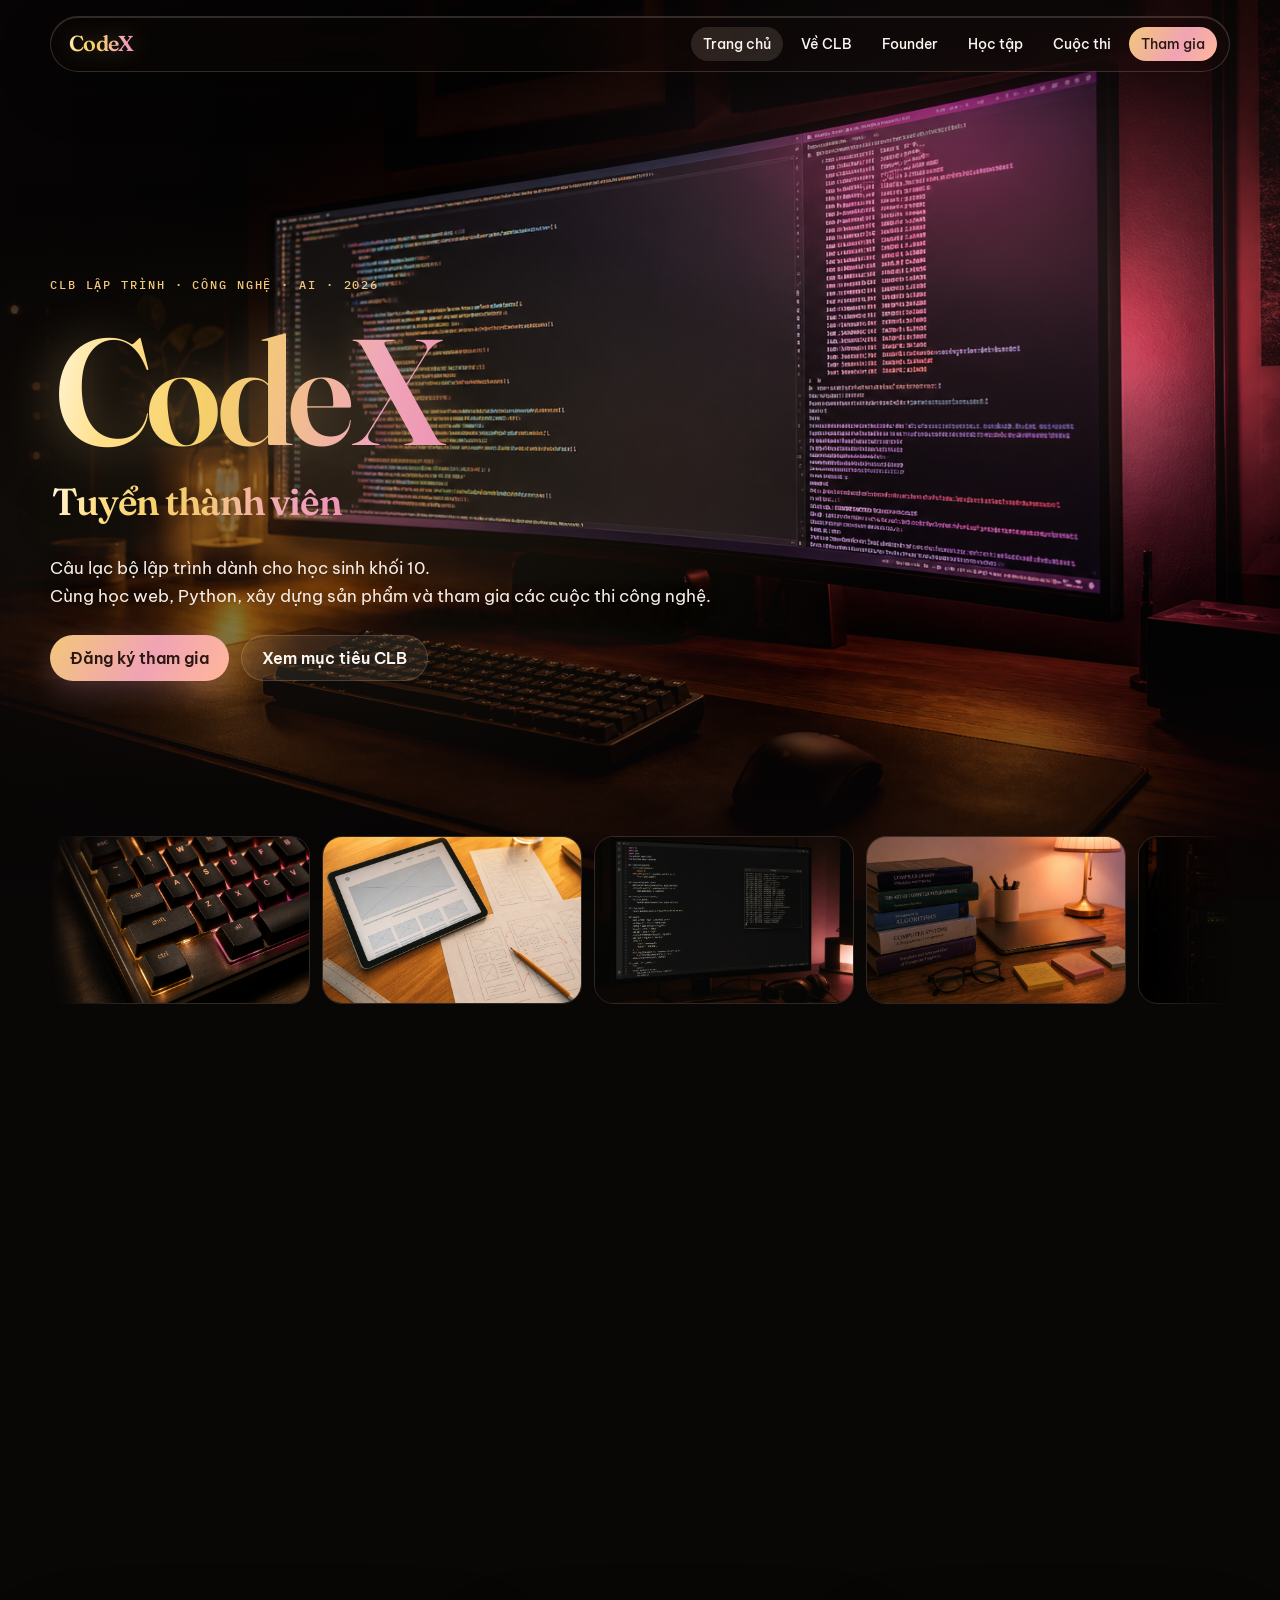
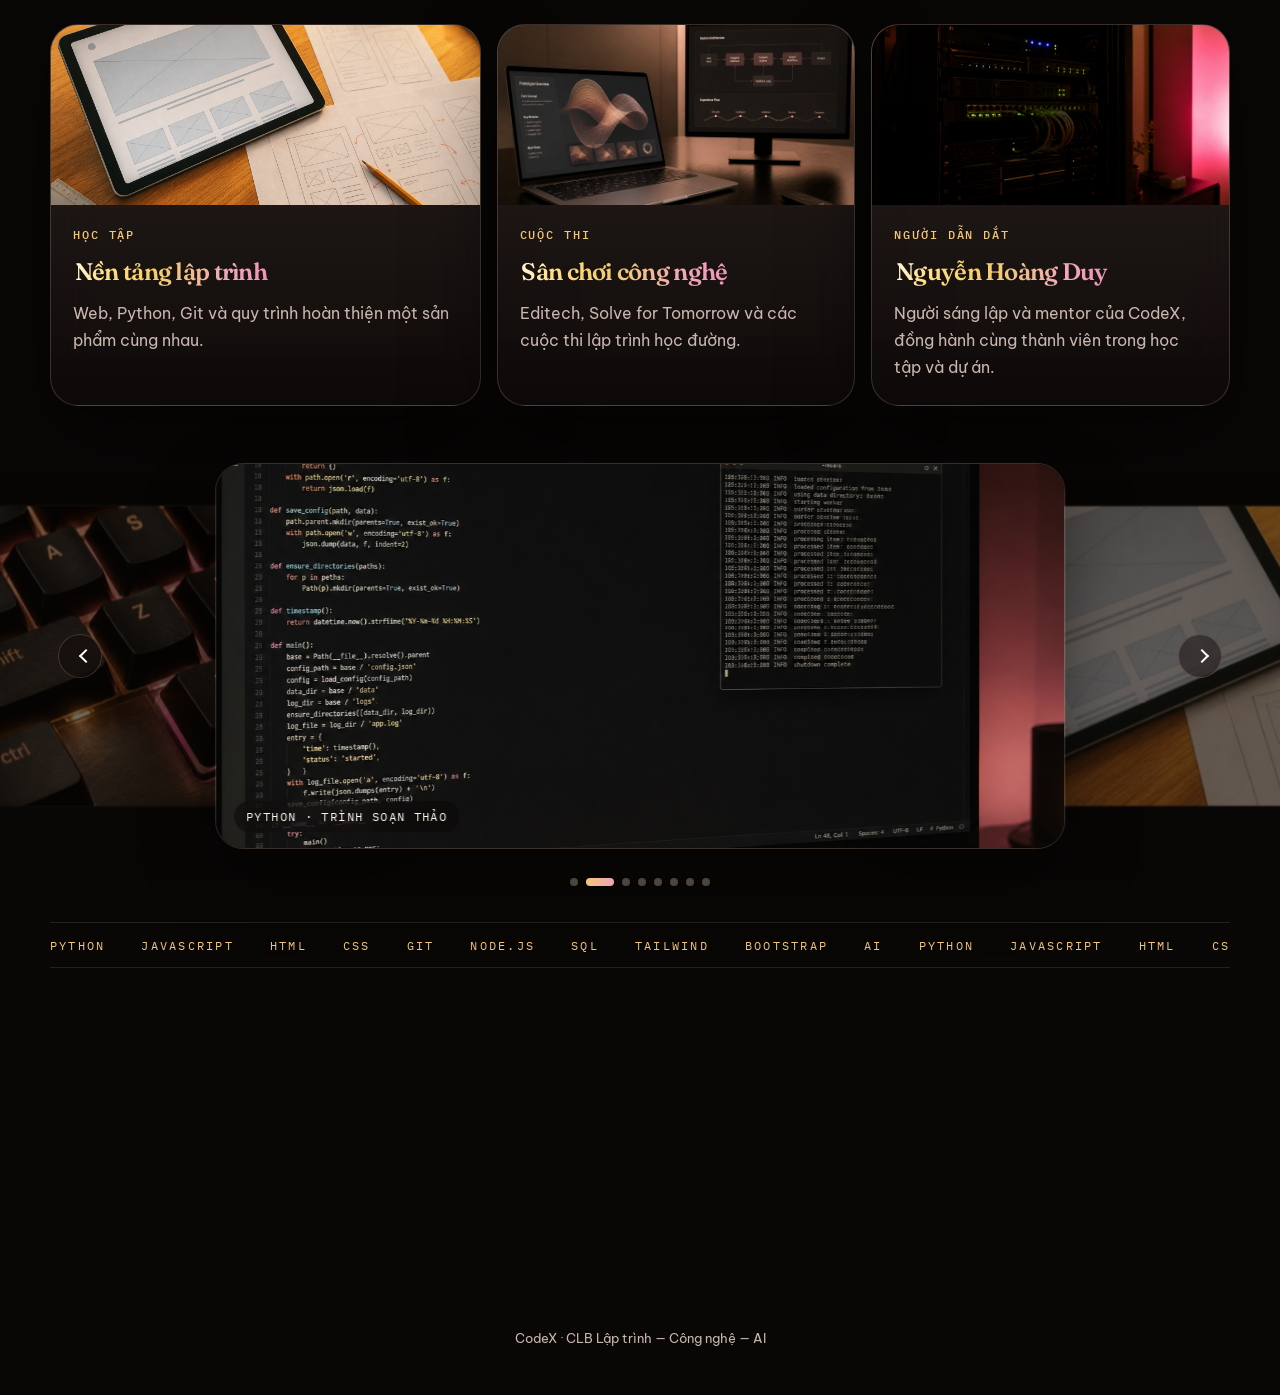
==== index.html @ 91919896 "Day code tu dung folder" ====
<!DOCTYPE html>
<html lang="vi">
<head>
  <meta charset="UTF-8" />
  <meta name="viewport" content="width=device-width, initial-scale=1.0" />
  <title>CodeX — Trang chủ</title>
  <meta name="description" content="CodeX là câu lạc bộ lập trình dành cho học sinh khối 10. Học web, Python và tham gia các cuộc thi công nghệ." />
  <link rel="preconnect" href="https://fonts.googleapis.com" />
  <link rel="preconnect" href="https://fonts.gstatic.com" crossorigin />
  <link href="https://fonts.googleapis.com/css2?family=Be+Vietnam+Pro:wght@400;500;600;700&family=IBM+Plex+Mono:wght@400;500&family=Fraunces:opsz,wght@9..144,500;9..144,600;9..144,700&display=swap" rel="stylesheet" />
  <link rel="stylesheet" href="style.css" />
</head>
<body data-page="home">
  <div class="aurora" aria-hidden="true">
    <div class="aurora-base"></div>
    <div class="aurora-ribbon r1"></div>
    <div class="aurora-ribbon r2"></div>
    <div class="aurora-ribbon r3"></div>
    <div class="aurora-orb o1"></div>
    <div class="aurora-orb o2"></div>
    <div class="aurora-orb o3"></div>
    <div class="aurora-grid"></div>
    <div class="aurora-grain"></div>
  </div>

  <header class="site-header">
    <a class="brand shine-text" href="index.html">CodeX</a>
    <button class="nav-toggle" type="button" aria-label="Mở menu" aria-expanded="false">Menu</button>
    <nav class="nav">
      <a href="index.html" aria-current="page">Trang chủ</a>
      <a href="ve-clb.html">Về CLB</a>
      <a href="founder.html">Founder</a>
      <a href="hoc-tap.html">Học tập</a>
      <a href="cuoc-thi.html">Cuộc thi</a>
      <a class="nav-cta" href="tham-gia.html">Tham gia</a>
    </nav>
  </header>

  <section class="hero-stage">
    <img class="hero-bg" src="assets/photos/hero-coding.png" alt="" />
    <div class="hero-veil"></div>
    <div class="hero-copy">
      <p class="eyebrow">CLB lập trình · Công nghệ · AI · 2026</p>
      <h1 class="hero-title">
        <span class="logo shine-text">CodeX</span>
        <span class="recruit-title shine-text">Tuyển thành viên</span>
      </h1>
      <p class="lead">
        <span class="lead-line">Câu lạc bộ lập trình dành cho học sinh khối 10.</span>
        <span class="lead-line">Cùng học web, Python, xây dựng sản phẩm và tham gia các cuộc thi công nghệ.</span>
      </p>
      <div class="hero-actions">
        <a class="btn" href="tham-gia.html">Đăng ký tham gia</a>
        <a class="btn ghost" href="ve-clb.html">Xem mục tiêu CLB</a>
      </div>
    </div>
  </section>

  <main>
    <section class="photo-marquee" aria-label="Ảnh công nghệ">
      <div class="marquee-track">
        <img src="assets/photos/keyboard.png" alt="" />
        <img src="assets/photos/ui-sketch.png" alt="" />
        <img src="assets/photos/python-screen.png" alt="" />
        <img src="assets/photos/books.png" alt="" />
        <img src="assets/photos/server.png" alt="" />
        <img src="assets/photos/terminal.png" alt="" />
        <img src="assets/photos/laptops.png" alt="" />
        <img src="assets/photos/night-code.png" alt="" />
        <img src="assets/photos/keyboard.png" alt="" />
        <img src="assets/photos/ui-sketch.png" alt="" />
        <img src="assets/photos/python-screen.png" alt="" />
        <img src="assets/photos/books.png" alt="" />
        <img src="assets/photos/server.png" alt="" />
        <img src="assets/photos/terminal.png" alt="" />
        <img src="assets/photos/laptops.png" alt="" />
        <img src="assets/photos/night-code.png" alt="" />
      </div>
    </section>

    <section class="split-block panel reveal">
      <div>
        <p class="kicker">Về CLB</p>
        <h2>Học tập nghiêm túc, hướng tới sản phẩm hoàn chỉnh.</h2>
        <p class="lead">
          CodeX tập hợp học sinh khối 10 yêu thích lập trình. Thành viên cùng học,
          trao đổi bài tập, xây dựng sản phẩm và tham gia các cuộc thi công nghệ.
        </p>
        <a class="btn ghost" href="ve-clb.html">Đọc mục tiêu</a>
      </div>
      <figure class="split-photo">
        <img src="assets/photos/books.png" alt="Sách và bàn học" />
      </figure>
    </section>

    <section class="stat-row reveal">
      <article class="stat">
        <strong class="shine-text">10</strong>
        <span>Khối lớp CLB nhận</span>
      </article>
      <article class="stat">
        <strong class="shine-text">3+</strong>
        <span>Năm mentor hướng dẫn lập trình</span>
      </article>
      <article class="stat">
        <strong class="shine-text">Web · Python</strong>
        <span>Định hướng học tập</span>
      </article>
      <article class="stat">
        <strong class="shine-text">Cuộc thi</strong>
        <span>Sân chơi công nghệ học đường</span>
      </article>
    </section>

    <section class="bento">
      <a class="media-card panel card-link reveal" href="hoc-tap.html">
        <img src="assets/photos/ui-sketch.png" alt="" />
        <div class="media-body">
          <p class="kicker">Học tập</p>
          <h2>Nền tảng lập trình</h2>
          <p>Web, Python, Git và quy trình hoàn thiện một sản phẩm cùng nhau.</p>
        </div>
      </a>
      <a class="media-card panel card-link reveal" href="cuoc-thi.html">
        <img src="assets/photos/pitch.png" alt="" />
        <div class="media-body">
          <p class="kicker">Cuộc thi</p>
          <h2>Sân chơi công nghệ</h2>
          <p>Editech, Solve for Tomorrow và các cuộc thi lập trình học đường.</p>
        </div>
      </a>
      <a class="media-card panel card-link reveal" href="founder.html">
        <img src="assets/photos/server.png" alt="" />
        <div class="media-body">
          <p class="kicker">Người dẫn dắt</p>
          <h2>Nguyễn Hoàng Duy</h2>
          <p>Người sáng lập và mentor của CodeX, đồng hành cùng thành viên trong học tập và dự án.</p>
        </div>
      </a>
    </section>

    <section class="photo-slider" data-slider aria-label="Thư viện ảnh">
      <div class="slider-stage">
        <figure class="slide" data-pos="0">
          <img src="assets/photos/keyboard.png" alt="Bàn phím cơ" />
          <figcaption>Bàn phím · môi trường làm việc</figcaption>
        </figure>
        <figure class="slide" data-pos="1">
          <img src="assets/photos/python-screen.png" alt="Màn hình Python" />
          <figcaption>Python · trình soạn thảo</figcaption>
        </figure>
        <figure class="slide" data-pos="2">
          <img src="assets/photos/ui-sketch.png" alt="Phác thảo giao diện" />
          <figcaption>Web · phác thảo giao diện</figcaption>
        </figure>
        <figure class="slide">
          <img src="assets/photos/terminal.png" alt="Terminal" />
          <figcaption>Git · dòng lệnh</figcaption>
        </figure>
        <figure class="slide">
          <img src="assets/photos/server.png" alt="Máy chủ" />
          <figcaption>Backend · máy chủ</figcaption>
        </figure>
        <figure class="slide">
          <img src="assets/photos/books.png" alt="Sách công nghệ" />
          <figcaption>Học tập · tài liệu</figcaption>
        </figure>
        <figure class="slide">
          <img src="assets/photos/laptops.png" alt="Laptop trên bàn làm việc" />
          <figcaption>Làm việc nhóm</figcaption>
        </figure>
        <figure class="slide">
          <img src="assets/photos/night-code.png" alt="Màn hình lập trình" />
          <figcaption>Lập trình</figcaption>
        </figure>
      </div>
      <button class="slider-nav prev" type="button" aria-label="Ảnh trước"></button>
      <button class="slider-nav next" type="button" aria-label="Ảnh sau"></button>
      <div class="slider-dots"></div>
    </section>

    <section class="tech-ticker" aria-hidden="true">
      <div class="ticker-track">
        <span>Python</span><span>JavaScript</span><span>HTML</span><span>CSS</span><span>Git</span><span>Node.js</span><span>SQL</span><span>Tailwind</span><span>Bootstrap</span><span>AI</span>
        <span>Python</span><span>JavaScript</span><span>HTML</span><span>CSS</span><span>Git</span><span>Node.js</span><span>SQL</span><span>Tailwind</span><span>Bootstrap</span><span>AI</span>
      </div>
    </section>

    <section class="cta-banner panel reveal">
      <div>
        <p class="kicker">Mở đơn</p>
        <h2 class="shine-text">Tuyển thành viên</h2>
        <p class="lead">CodeX đang mở đơn cho học sinh khối 10. Mời các bạn đăng ký để cùng học tập và phát triển sản phẩm.</p>
      </div>
      <a class="btn" href="tham-gia.html">Gửi đăng ký</a>
    </section>
  </main>

  <footer class="site-footer">
    <p>CodeX · CLB Lập trình — Công nghệ — AI</p>
  </footer>
  <script src="script.js"></script>
</body>
</html>
---- style.css ----
@font-face {
  font-family: "PP Woodland";
  src:
    local("PP Woodland"),
    local("PPWoodland-Regular"),
    url("fonts/PPWoodland-Regular.woff2") format("woff2"),
    url("fonts/PPWoodland-Regular.woff") format("woff");
  font-weight: 400;
  font-style: normal;
  font-display: swap;
}

@font-face {
  font-family: "PP Woodland";
  src:
    local("PP Woodland Medium"),
    local("PPWoodland-Medium"),
    url("fonts/PPWoodland-Medium.woff2") format("woff2");
  font-weight: 500;
  font-style: normal;
  font-display: swap;
}

@font-face {
  font-family: "PP Woodland";
  src:
    local("PP Woodland Bold"),
    local("PPWoodland-Bold"),
    url("fonts/PPWoodland-Bold.woff2") format("woff2"),
    url("fonts/PPWoodland-Bold.woff") format("woff");
  font-weight: 700;
  font-style: normal;
  font-display: swap;
}

:root {
  --bg: #0b0809;
  --text: #faf6f2;
  --muted: #c9b6ae;
  --stroke: rgba(255, 214, 186, 0.18);
  --glass: rgba(18, 12, 12, 0.48);
  --gold: #f3c77a;
  --rose: #f0a3b4;
  --peach: #ffc9b0;
  --title-grad: linear-gradient(
    100deg,
    #fff6de 0%,
    #ffe08a 16%,
    #f6d06a 38%,
    #f3c77a 52%,
    #f0a8b8 78%,
    #ee90b4 100%
  );
  --radius: 28px;
  --font: "Be Vietnam Pro", system-ui, sans-serif;
  --display: "PP Woodland", Fraunces, "Times New Roman", serif;
  --mono: "IBM Plex Mono", ui-monospace, "SF Mono", Menlo, monospace;
}

*,
*::before,
*::after {
  box-sizing: border-box;
}

html {
  scroll-behavior: smooth;
  color-scheme: dark;
}

body {
  margin: 0;
  font-family: var(--font);
  color: var(--text);
  background: #090706;
  min-height: 100vh;
  overflow-x: hidden;
}

::selection {
  background: rgba(240, 163, 180, 0.38);
  color: #fff8f4;
}

img {
  max-width: 100%;
  display: block;
}

h1,
h2,
h3,
.brand,
.logo,
.kicker {
  font-family: var(--display);
  font-weight: 600;
  letter-spacing: -0.03em;
  margin: 0;
}

h1,
h2,
.page-hero-title,
.recruit-title,
.brand {
  background-image: var(--title-grad);
  -webkit-background-clip: text;
  background-clip: text;
  color: transparent;
  width: max-content;
  max-width: 100%;
  padding: 0.14em 0.12em 0.2em 0.08em;
  margin-left: -0.08em;
  line-height: 1.18;
  overflow: visible;
  -webkit-box-decoration-break: clone;
  box-decoration-break: clone;
}

p {
  line-height: 1.7;
}

a {
  color: inherit;
}

main {
  position: relative;
  z-index: 1;
  width: min(1180px, calc(100% - 32px));
  margin: 0 auto;
  padding: 28px 0 48px;
}

body:has(.hero-stage) main {
  margin-top: -64px;
  padding-top: 0;
}

body[data-page="join"] main {
  margin-top: 0;
  width: min(720px, calc(100% - 32px));
}

.aurora {
  position: fixed;
  inset: 0;
  overflow: hidden;
  pointer-events: none;
  z-index: 0;
}

.aurora-base {
  position: absolute;
  inset: 0;
  background:
    radial-gradient(
      ellipse 80% 60% at 12% 8%,
      rgba(243, 199, 122, 0.28),
      transparent 58%
    ),
    radial-gradient(
      ellipse 70% 55% at 88% 12%,
      rgba(240, 163, 180, 0.32),
      transparent 55%
    ),
    radial-gradient(
      ellipse 90% 70% at 50% 110%,
      rgba(255, 176, 148, 0.18),
      transparent 62%
    ),
    linear-gradient(165deg, #1a120f 0%, #0c0808 42%, #140c10 100%);
}

.aurora-ribbon {
  position: absolute;
  width: 160vw;
  height: 42vh;
  left: -30%;
  filter: blur(52px);
  opacity: 0.62;
  mix-blend-mode: screen;
  will-change: transform;
}

.aurora-ribbon.r1 {
  --tilt: -22deg;
  top: -6%;
  background: linear-gradient(
    90deg,
    transparent 0%,
    rgba(255, 214, 150, 0.55) 28%,
    rgba(255, 186, 176, 0.7) 52%,
    rgba(240, 150, 170, 0.4) 72%,
    transparent 100%
  );
  animation: aurora-drift 22s ease-in-out infinite;
}

.aurora-ribbon.r2 {
  --tilt: 16deg;
  top: 28%;
  height: 36vh;
  background: linear-gradient(
    90deg,
    transparent 8%,
    rgba(240, 163, 180, 0.5) 32%,
    rgba(255, 201, 176, 0.58) 54%,
    rgba(243, 199, 122, 0.42) 76%,
    transparent 100%
  );
  filter: blur(64px);
  animation: aurora-drift 28s ease-in-out infinite reverse;
}

.aurora-ribbon.r3 {
  --tilt: -12deg;
  bottom: -8%;
  height: 34vh;
  background: linear-gradient(
    90deg,
    transparent 0%,
    rgba(255, 176, 148, 0.35) 30%,
    rgba(243, 180, 122, 0.4) 58%,
    rgba(232, 140, 168, 0.28) 80%,
    transparent 100%
  );
  filter: blur(72px);
  animation: aurora-drift 26s ease-in-out infinite 1.4s;
}

.aurora-orb {
  position: absolute;
  border-radius: 50%;
  filter: blur(90px);
  mix-blend-mode: screen;
}

.aurora-orb.o1 {
  width: 520px;
  height: 520px;
  top: -140px;
  left: -120px;
  background: radial-gradient(circle, #f6d08a 0%, rgba(246, 208, 138, 0) 70%);
  opacity: 0.55;
  animation: aurora-float 18s ease-in-out infinite;
}

.aurora-orb.o2 {
  width: 460px;
  height: 460px;
  top: 8%;
  right: -140px;
  background: radial-gradient(circle, #f2a6b8 0%, rgba(242, 166, 184, 0) 70%);
  opacity: 0.5;
  animation: aurora-float 24s ease-in-out infinite reverse;
}

.aurora-orb.o3 {
  width: 380px;
  height: 380px;
  bottom: -80px;
  left: 28%;
  background: radial-gradient(circle, #ffc4ae 0%, rgba(255, 196, 174, 0) 72%);
  opacity: 0.38;
  animation: aurora-float 20s ease-in-out infinite 2s;
}

.aurora-grid {
  position: absolute;
  inset: 0;
  background-image:
    linear-gradient(rgba(255, 220, 190, 0.045) 1px, transparent 1px),
    linear-gradient(90deg, rgba(255, 220, 190, 0.045) 1px, transparent 1px);
  background-size: 72px 72px;
  mask-image: radial-gradient(
    ellipse 70% 60% at 50% 32%,
    #000 10%,
    transparent 78%
  );
  opacity: 0.55;
}

.aurora-grain {
  position: absolute;
  inset: 0;
  opacity: 0.22;
  mix-blend-mode: overlay;
  background-image: url("data:image/svg+xml,%3Csvg viewBox='0 0 240 240' xmlns='http://www.w3.org/2000/svg'%3E%3Cfilter id='n'%3E%3CfeTurbulence type='fractalNoise' baseFrequency='0.8' numOctaves='4' stitchTiles='stitch'/%3E%3C/filter%3E%3Crect width='100%25' height='100%25' filter='url(%23n)'/%3E%3C/svg%3E");
}

.aurora::after {
  content: "";
  position: absolute;
  inset: 0;
  background: radial-gradient(
    ellipse at center,
    transparent 40%,
    rgba(8, 6, 6, 0.55) 100%
  );
}

@keyframes aurora-drift {
  0%,
  100% {
    transform: translate3d(0, 0, 0) rotate(var(--tilt, -18deg)) scale(1);
  }
  50% {
    transform: translate3d(3.5%, 2.5%, 0)
      rotate(calc(var(--tilt, -18deg) + 6deg)) scale(1.06);
  }
}

@keyframes aurora-float {
  0%,
  100% {
    transform: translate3d(0, 0, 0) scale(1);
  }
  50% {
    transform: translate3d(4%, 6%, 0) scale(1.08);
  }
}

.site-header {
  position: fixed;
  z-index: 10;
  top: 16px;
  left: 50%;
  transform: translateX(-50%);
  width: min(1180px, calc(100% - 24px));
  display: flex;
  align-items: center;
  justify-content: space-between;
  gap: 16px;
  padding: 10px 12px 10px 18px;
  border-radius: 999px;
  background: rgba(16, 11, 10, 0.28);
  backdrop-filter: blur(22px) saturate(160%);
  -webkit-backdrop-filter: blur(22px) saturate(160%);
  border: 1px solid var(--stroke);
  box-shadow:
    0 18px 50px rgba(0, 0, 0, 0.35),
    inset 0 1px 0 rgba(255, 236, 214, 0.16);
}

.brand {
  font-size: 1.35rem;
  text-decoration: none;
  filter: drop-shadow(0 0 10px rgba(243, 199, 122, 0.28));
}

.nav {
  display: flex;
  align-items: center;
  gap: 6px;
}

.nav a {
  text-decoration: none;
  font-size: 0.88rem;
  font-weight: 500;
  padding: 8px 12px;
  border-radius: 999px;
}

.nav a:hover,
.nav a[aria-current="page"] {
  background: rgba(255, 228, 204, 0.12);
}

.nav-cta {
  position: relative;
  overflow: hidden;
  isolation: isolate;
  background: linear-gradient(120deg, #f3c77a, #f0a3b4 58%, #ffb89a) !important;
  color: #2a1612 !important;
  font-weight: 600;
}

.nav-cta::after {
  content: "";
  position: absolute;
  inset: -50% -90%;
  background: linear-gradient(
    105deg,
    transparent 18%,
    rgba(255, 255, 255, 0.88) 50%,
    transparent 82%
  );
  transform: translateX(-85%) skewX(-18deg);
  pointer-events: none;
}

.nav-cta:hover::after,
.nav-cta:focus-visible::after {
  animation: shine-sweep 2s ease;
}

.nav-toggle {
  display: none;
  border: 0;
  background: rgba(255, 228, 204, 0.12);
  color: #fff;
  border-radius: 999px;
  padding: 8px 14px;
  font: inherit;
}

.panel {
  position: relative;
  background:
    linear-gradient(180deg, rgba(255, 232, 210, 0.12), rgba(16, 10, 10, 0.5)),
    var(--glass);
  backdrop-filter: blur(26px) saturate(150%);
  -webkit-backdrop-filter: blur(26px) saturate(150%);
  border: 1px solid var(--stroke);
  border-radius: var(--radius);
  box-shadow:
    0 40px 90px rgba(0, 0, 0, 0.42),
    0 8px 24px rgba(0, 0, 0, 0.22),
    inset 0 1px 0 rgba(255, 236, 214, 0.18);
  padding: 36px 32px;
  margin-bottom: 20px;
}

.hero {
  text-align: center;
  padding: 56px 32px;
}

.sr-only {
  position: absolute;
  width: 1px;
  height: 1px;
  padding: 0;
  margin: -1px;
  overflow: hidden;
  clip: rect(0, 0, 0, 0);
  white-space: nowrap;
  border: 0;
}

.hero-stage {
  position: relative;
  z-index: 1;
  width: 100%;
  min-height: 100svh;
  display: flex;
  align-items: flex-end;
  padding: 0 0 12vh;
  overflow: hidden;
}

.hero-bg {
  position: absolute;
  inset: 0;
  width: 100%;
  height: 100%;
  object-fit: cover;
  object-position: center center;
  z-index: 0;
  filter: saturate(1.08) contrast(1.05);
  transform-origin: center center;
  animation: kenburns 32s ease-in-out infinite alternate;
}

body[data-page="home"] .hero-bg {
  object-position: 50% 42%;
}

body[data-page="founder"] .hero-bg {
  object-position: 32% 48%;
}

body[data-page="about"] .hero-bg {
  object-position: 50% 40%;
}

body[data-page="learn"] .hero-bg {
  object-position: 50% 46%;
}

body[data-page="contests"] .hero-bg {
  object-position: 48% 42%;
}

body[data-page="join"] .hero-bg {
  object-position: 50% 50%;
}

.hero-veil {
  position: absolute;
  inset: 0;
  z-index: 1;
  background:
    linear-gradient(
      180deg,
      rgba(9, 6, 6, 0.42) 0%,
      rgba(9, 6, 6, 0.08) 32%,
      rgba(9, 6, 6, 0.18) 58%,
      rgba(9, 6, 6, 0.82) 100%
    ),
    radial-gradient(
      ellipse at 20% 80%,
      rgba(243, 199, 122, 0.16),
      transparent 42%
    ),
    radial-gradient(
      ellipse at 88% 18%,
      rgba(240, 163, 180, 0.14),
      transparent 38%
    );
}

.hero-copy {
  position: relative;
  z-index: 2;
  width: min(1180px, calc(100% - 48px));
  margin: 0 auto;
  display: flex;
  flex-direction: column;
  justify-content: flex-end;
  padding: 0;
  transition: transform 0.35s ease-out;
}

body[data-page="home"] .hero-stage {
  align-items: center;
  padding: 108px 0 64px;
}

body[data-page="home"] .hero-veil {
  background:
    linear-gradient(
      90deg,
      rgba(9, 6, 6, 0.58) 0%,
      rgba(9, 6, 6, 0.22) 26%,
      rgba(9, 6, 6, 0.02) 48%,
      rgba(9, 6, 6, 0.18) 100%
    ),
    linear-gradient(
      180deg,
      rgba(9, 6, 6, 0.4) 0%,
      rgba(9, 6, 6, 0.06) 30%,
      rgba(9, 6, 6, 0.14) 62%,
      rgba(9, 6, 6, 0.78) 100%
    ),
    radial-gradient(
      ellipse at 18% 58%,
      rgba(243, 199, 122, 0.16),
      transparent 44%
    ),
    radial-gradient(
      ellipse at 78% 28%,
      rgba(240, 163, 180, 0.18),
      transparent 40%
    );
}

body[data-page="home"] .hero-copy {
  width: min(1180px, calc(100% - 48px));
  justify-content: center;
}

body[data-page="home"] .eyebrow,
body[data-page="home"] .lead,
body[data-page="home"] .hero-actions {
  max-width: min(100%, 42rem);
}

body[data-page="home"] .lead-line {
  display: block;
  white-space: nowrap;
}

body[data-page="home"] .eyebrow {
  white-space: nowrap;
}

body[data-page="home"] .hero-actions {
  flex-wrap: nowrap;
}

body[data-page="home"] .hero-actions .btn {
  white-space: nowrap;
}

.hero-title {
  display: flex;
  flex-direction: column;
  align-items: flex-start;
  gap: 0.02em;
  margin: 8px 0 18px;
}

.hero-copy .lead {
  margin-left: 0;
  text-align: left;
  color: #f4ece6;
  text-shadow: 0 10px 28px rgba(0, 0, 0, 0.45);
}

.hero-copy .hero-actions {
  justify-content: flex-start;
}

.page-hero-title {
  font-size: clamp(2.6rem, 7vw, 4.8rem);
  line-height: 1.18;
  max-width: 18ch;
  margin: 8px 0 16px;
  filter: drop-shadow(0 16px 28px rgba(0, 0, 0, 0.45));
}

.hero-copy .role {
  color: var(--gold);
  text-shadow: 0 8px 20px rgba(0, 0, 0, 0.4);
}

.founder-contact {
  display: flex;
  align-items: baseline;
  gap: 12px;
  margin: 0 0 16px;
  font-family: var(--mono);
  letter-spacing: 0.04em;
}

.founder-contact span {
  font-size: 0.72rem;
  letter-spacing: 0.16em;
  text-transform: uppercase;
  color: var(--gold);
}

.founder-contact a,
.text-link,
.founder-phone a {
  color: #fff6de;
  text-decoration: none;
  border-bottom: 1px solid rgba(243, 199, 122, 0.55);
  transition: color 0.2s ease, border-color 0.2s ease;
}

.founder-contact a:hover,
.text-link:hover,
.founder-phone a:hover {
  color: var(--gold);
  border-bottom-color: var(--gold);
}

.founder-phone {
  margin: 12px 0 0;
  color: var(--muted);
  font-size: 0.95rem;
}

body[data-page="join"] .hero-stage {
  align-items: center;
  justify-content: center;
  padding: 96px 16px 48px;
}

.eyebrow,
.kicker,
.year {
  font-family: var(--mono);
  font-weight: 500;
  color: var(--gold);
  font-size: 0.74rem;
  letter-spacing: 0.16em;
  text-transform: uppercase;
  margin-bottom: 10px;
}

.logo {
  font-size: clamp(5.4rem, 14vw, 9.4rem);
  line-height: 0.92;
  margin: 0;
  padding: 0.04em 0.08em 0.08em 0.02em;
  white-space: nowrap;
  filter: drop-shadow(0 18px 36px rgba(0, 0, 0, 0.45))
    drop-shadow(0 0 22px rgba(243, 199, 122, 0.35));
}

.recruit-title {
  display: block;
  font-family: var(--display);
  font-size: clamp(1.55rem, 3.1vw, 2.35rem);
  line-height: 1.12;
  letter-spacing: -0.03em;
  font-weight: 600;
  white-space: nowrap;
  width: max-content;
  max-width: none;
  margin-top: 0.08em;
  filter: drop-shadow(0 12px 22px rgba(0, 0, 0, 0.4));
}

.shine-text {
  display: inline-block;
  background-image: var(--title-grad);
  background-size: 100% 100%;
  background-position: 0 0;
  background-repeat: no-repeat;
  -webkit-background-clip: text;
  background-clip: text;
  color: transparent;
}

.shine-text:hover,
.shine-text:focus-visible {
  background-image:
    linear-gradient(
      100deg,
      transparent 0%,
      transparent 22%,
      rgba(255, 255, 255, 0.22) 36%,
      rgba(255, 255, 255, 0.98) 50%,
      rgba(255, 255, 255, 0.22) 64%,
      transparent 78%,
      transparent 100%
    ),
    var(--title-grad);
  background-size:
    280% 160%,
    100% 100%;
  background-position:
    -90% 0,
    0 0;
  animation: text-shine 2.2s ease;
}

@keyframes text-shine {
  from {
    background-position:
      -90% 0,
      0 0;
  }
  to {
    background-position:
      170% 0,
      0 0;
  }
}

.lead {
  max-width: 42rem;
  margin: 0 auto 24px;
  color: var(--muted);
  font-size: 1.05rem;
}

.panel > .lead,
.founder-panel .lead {
  margin-left: 0;
  margin-right: 0;
}

.hero-actions {
  display: flex;
  justify-content: center;
  gap: 12px;
  flex-wrap: wrap;
}

.btn {
  display: inline-flex;
  align-items: center;
  justify-content: center;
  text-decoration: none;
  border: 0;
  cursor: pointer;
  font: inherit;
  font-weight: 600;
  padding: 12px 20px;
  border-radius: 999px;
  color: #2a1612;
  background: linear-gradient(120deg, #f3c77a, #f0a3b4 55%, #ffb89a);
  box-shadow: 0 10px 28px rgba(240, 163, 180, 0.22);
  position: relative;
  overflow: hidden;
  isolation: isolate;
  transition:
    transform 0.2s ease,
    box-shadow 0.2s ease,
    filter 0.2s ease;
}

.btn::after {
  content: "";
  position: absolute;
  inset: -55% -95%;
  background: linear-gradient(
    105deg,
    transparent 16%,
    rgba(255, 255, 255, 0.9) 50%,
    transparent 84%
  );
  transform: translateX(-85%) skewX(-18deg);
  pointer-events: none;
}

.btn:hover,
.btn:focus-visible {
  transform: translateY(-1px);
  filter: brightness(1.05);
  box-shadow: 0 14px 32px rgba(243, 199, 122, 0.28);
}

.btn:hover::after,
.btn:focus-visible::after {
  animation: shine-sweep 2s ease;
}

@keyframes shine-sweep {
  from {
    transform: translateX(-85%) skewX(-18deg);
  }
  to {
    transform: translateX(85%) skewX(-18deg);
  }
}

.btn.ghost {
  background: rgba(255, 232, 214, 0.08);
  border: 1px solid var(--stroke);
  color: var(--text);
  box-shadow: none;
}

.link-grid,
.page-grid,
.learn-grid,
.contest-grid,
.goal-grid,
.tech-grid {
  display: grid;
  gap: 16px;
}

.link-grid {
  grid-template-columns: repeat(3, 1fr);
}

.card-link {
  text-decoration: none;
  margin: 0;
  transition:
    transform 0.25s ease,
    background 0.25s ease,
    border-color 0.25s ease;
}

.card-link:hover {
  transform: translateY(-4px);
  background:
    linear-gradient(180deg, rgba(255, 232, 210, 0.16), rgba(16, 10, 10, 0.42)),
    var(--glass);
  border-color: rgba(243, 199, 122, 0.38);
}

.card-link h2,
.panel h1,
.panel h2 {
  margin-bottom: 10px;
}

.card-link p:last-child,
.goal-card p,
.learn-card p,
.contest p {
  color: var(--muted);
  margin: 0;
}

.goal-grid {
  grid-template-columns: repeat(2, 1fr);
  margin-top: 22px;
}

.goal-card,
.learn-card,
.contest,
.tech-card {
  background: rgba(255, 232, 214, 0.07);
  border: 1px solid rgba(255, 214, 186, 0.14);
  border-radius: 22px;
  padding: 20px;
  transition:
    transform 0.3s ease,
    border-color 0.3s ease,
    box-shadow 0.3s ease,
    background 0.3s ease;
}

.goal-card:hover,
.learn-card:hover,
.contest:hover,
.tech-card:hover {
  transform: translateY(-6px);
  border-color: rgba(243, 199, 122, 0.38);
  background: rgba(255, 232, 214, 0.11);
  box-shadow: 0 22px 48px rgba(0, 0, 0, 0.28);
}

.learn-grid {
  grid-template-columns: repeat(3, 1fr);
  gap: 22px;
  margin-bottom: 22px;
}

.learn-grid .panel {
  margin: 0;
}

.learn-logos {
  display: flex;
  gap: 8px;
  margin-bottom: 14px;
}

.learn-logos img {
  width: 34px;
  height: 34px;
  object-fit: contain;
}

.logo-light {
  filter: invert(1) brightness(1.3);
}

.tech-grid {
  grid-template-columns: repeat(9, minmax(0, 1fr));
  margin-top: 22px;
}

.tech-card {
  display: flex;
  flex-direction: column;
  align-items: center;
  gap: 10px;
  padding: 16px 8px;
}

.tech-card span {
  font-size: 0.78rem;
  text-align: center;
}

.tech-logo {
  width: 68px;
  height: 68px;
  display: grid;
  place-items: center;
  border-radius: 20px;
  background: rgba(255, 232, 214, 0.12);
  transition:
    transform 0.3s ease,
    background 0.3s ease;
}

.tech-card:hover .tech-logo {
  transform: scale(1.08);
  background: rgba(255, 232, 214, 0.2);
}

.tech-logo img {
  width: 42px;
  height: 42px;
  object-fit: contain;
}

.tech-logo.duo {
  display: flex;
  gap: 6px;
}

.tech-logo.duo img {
  width: 28px;
  height: 28px;
}

.contest-grid {
  grid-template-columns: repeat(2, 1fr);
  gap: 22px;
  margin-bottom: 22px;
}

.contest.panel,
.learn-card.panel {
  margin: 0;
}

.year {
  margin: 0 0 8px;
}

.founder-panel {
  display: grid;
  grid-template-columns: 160px 1fr;
  gap: 28px;
  align-items: center;
}

.avatar-wrap {
  width: 148px;
  height: 148px;
  margin: 0 auto;
}

.avatar {
  width: 148px;
  height: 148px;
  border-radius: 50%;
  display: grid;
  place-items: center;
  font-family: var(--display);
  font-size: 2rem;
  color: #2a1612;
  background: linear-gradient(145deg, #f6d08a, #f0a3b4 55%, #ffb89a);
  box-shadow: 0 16px 40px rgba(240, 163, 180, 0.28);
}

.role {
  color: var(--gold);
  font-weight: 600;
  margin: 6px 0 12px;
}

.awards {
  list-style: none;
  padding: 0;
  margin: 18px 0 0;
  display: grid;
  gap: 12px;
}

.awards li {
  display: flex;
  gap: 12px;
  padding: 16px 18px;
  border-radius: 18px;
  border: 1px solid rgba(255, 214, 186, 0.14);
  background: rgba(255, 232, 214, 0.07);
  transition:
    transform 0.28s ease,
    border-color 0.28s ease,
    background 0.28s ease,
    box-shadow 0.28s ease;
}

.awards li:hover {
  transform: translateX(8px);
  border-color: rgba(243, 199, 122, 0.42);
  background: rgba(255, 232, 214, 0.12);
  box-shadow: 0 16px 36px rgba(0, 0, 0, 0.22);
}

.awards strong {
  display: block;
}

.awards span {
  color: var(--muted);
  font-size: 0.88rem;
}

.join-panel {
  display: grid;
  grid-template-columns: 1fr 1fr;
  gap: 28px;
  align-items: start;
}

.join-form {
  display: grid;
  grid-template-columns: 1fr 1fr;
  gap: 12px;
}

.join-form label {
  display: grid;
  gap: 6px;
  font-size: 0.8rem;
  color: var(--muted);
}

.join-form .full,
.join-form .btn,
.form-note {
  grid-column: 1 / -1;
}

.join-form input {
  background: rgba(255, 232, 214, 0.08);
  border: 1px solid rgba(255, 214, 186, 0.22);
  border-radius: 999px;
  padding: 12px 16px;
  color: #fff;
  font: inherit;
}

.join-form input::placeholder {
  color: rgba(201, 182, 174, 0.7);
}

.join-form input:focus {
  outline: none;
  border-color: #f3c77a;
  box-shadow: 0 0 0 3px rgba(243, 199, 122, 0.18);
}

.form-note {
  color: var(--gold);
  font-weight: 600;
  margin: 0;
}

.photo-rail,
.gallery,
.mosaic {
  display: grid;
  gap: 12px;
  margin-bottom: 20px;
}

.photo-rail {
  grid-template-columns: 1.25fr 1fr 1.1fr;
}

.gallery,
.mosaic {
  grid-template-columns: 1.2fr 1fr 1fr;
  grid-template-rows: 220px 220px;
}

.shot,
.split-photo,
.media-card,
.media-in,
.founder-photo,
.join-photo,
.page-banner,
.slide {
  min-width: 0;
  min-height: 0;
}

.shot {
  margin: 0;
  overflow: hidden;
  border-radius: 22px;
  border: 1px solid rgba(255, 214, 186, 0.16);
}

.shot img,
.split-photo img,
.page-banner img,
.media-card > img,
.media-in > img,
.founder-photo img,
.join-photo img {
  width: 100%;
  height: 100%;
  object-fit: cover;
  object-position: center center;
  display: block;
}

.shot img,
.media-card > img,
.split-photo img,
.media-in > img {
  transition: transform 0.7s cubic-bezier(0.22, 1, 0.36, 1);
}

.shot img {
  height: 210px;
}

.shot:hover img,
.media-card:hover img,
.media-in:hover > img,
.split-photo:hover img {
  transform: scale(1.06);
}

.gallery .tall,
.mosaic .tall {
  grid-row: 1 / -1;
}

.mosaic .shot {
  height: 100%;
}

.gallery .tall img,
.mosaic .tall img,
.mosaic .shot img {
  height: 100%;
  min-height: 0;
}

.gallery .wide,
.mosaic .wide {
  grid-column: 2 / -1;
}

.photo-slider {
  position: relative;
  height: 460px;
  margin: 8px 0 36px;
  perspective: 1400px;
}

.slider-stage {
  position: relative;
  height: 100%;
}

.slide {
  position: absolute;
  top: 8%;
  left: 50%;
  width: min(72%, 860px);
  height: 84%;
  margin: 0;
  border-radius: 28px;
  overflow: hidden;
  border: 1px solid rgba(255, 214, 186, 0.2);
  box-shadow: 0 30px 70px rgba(0, 0, 0, 0.45);
  transform: translateX(-50%) scale(0.72);
  opacity: 0;
  pointer-events: none;
  transition:
    transform 0.85s cubic-bezier(0.22, 1, 0.36, 1),
    opacity 0.85s ease;
}

.slide img {
  width: 100%;
  height: 100%;
  object-fit: cover;
  transform: scale(1.08);
  transition: transform 8s ease;
}

.slide[data-pos="0"] img {
  transform: scale(1.18);
}

.slide figcaption {
  position: absolute;
  left: 18px;
  bottom: 16px;
  z-index: 2;
  margin: 0;
  padding: 8px 12px;
  border-radius: 999px;
  font-family: var(--mono);
  font-size: 0.72rem;
  letter-spacing: 0.12em;
  text-transform: uppercase;
  color: #fff8f2;
  background: rgba(12, 8, 8, 0.45);
  backdrop-filter: blur(12px);
  opacity: 0;
  transform: translateY(8px);
  transition:
    opacity 0.4s ease,
    transform 0.4s ease;
}

.slide[data-pos="0"] figcaption {
  opacity: 1;
  transform: translateY(0);
}

.slide[data-pos="0"] {
  transform: translateX(-50%) scale(1);
  opacity: 1;
  pointer-events: auto;
  z-index: 4;
}

.slide[data-pos="-1"] {
  transform: translateX(-118%) scale(0.78);
  opacity: 0.42;
  z-index: 3;
}

.slide[data-pos="1"] {
  transform: translateX(18%) scale(0.78);
  opacity: 0.42;
  z-index: 3;
}

.slide[data-pos="-2"],
.slide[data-pos="2"] {
  transform: translateX(-50%) scale(0.62);
  opacity: 0;
  z-index: 1;
}

.slider-nav {
  position: absolute;
  top: 50%;
  z-index: 5;
  width: 44px;
  height: 44px;
  border: 1px solid var(--stroke);
  border-radius: 50%;
  background: rgba(16, 11, 10, 0.45);
  backdrop-filter: blur(16px);
  color: #fff;
  cursor: pointer;
  transform: translateY(-50%);
}

.slider-nav.prev {
  left: 8px;
}

.slider-nav.next {
  right: 8px;
}

.slider-nav::before {
  content: "";
  display: block;
  width: 10px;
  height: 10px;
  margin: 0 auto;
  border-right: 2px solid #fff;
  border-bottom: 2px solid #fff;
}

.slider-nav.prev::before {
  transform: rotate(135deg);
  margin-left: 16px;
}

.slider-nav.next::before {
  transform: rotate(-45deg);
  margin-left: 12px;
}

.slider-dots {
  position: absolute;
  left: 0;
  right: 0;
  bottom: 0;
  display: flex;
  justify-content: center;
  gap: 8px;
  z-index: 5;
}

.slider-dots button {
  width: 8px;
  height: 8px;
  padding: 0;
  border: 0;
  border-radius: 999px;
  background: rgba(255, 232, 214, 0.28);
  cursor: pointer;
}

.slider-dots button[aria-current="true"] {
  width: 28px;
  background: linear-gradient(90deg, #f3c77a, #f0a3b4);
}

.photo-marquee {
  overflow: hidden;
  margin: 0 0 24px;
  mask-image: linear-gradient(
    90deg,
    transparent,
    #000 7%,
    #000 93%,
    transparent
  );
}

.marquee-track {
  display: flex;
  gap: 12px;
  width: max-content;
  animation: marquee 42s linear infinite;
}

.marquee-track img {
  width: 260px;
  height: 168px;
  object-fit: cover;
  border-radius: 20px;
  border: 1px solid rgba(255, 214, 186, 0.16);
}

.photo-marquee:hover .marquee-track,
.tech-ticker:hover .ticker-track {
  animation-play-state: paused;
}

.tech-ticker {
  overflow: hidden;
  margin: 0 0 28px;
  padding: 14px 0;
  border-block: 1px solid rgba(255, 214, 186, 0.12);
}

.ticker-track {
  display: flex;
  gap: 36px;
  width: max-content;
  animation: marquee 28s linear infinite;
}

.ticker-track span {
  font-family: var(--mono);
  font-size: 0.78rem;
  letter-spacing: 0.18em;
  text-transform: uppercase;
  color: var(--gold);
  white-space: nowrap;
}

.reveal {
  opacity: 0;
  transform: translateY(28px);
  transition:
    opacity 0.7s ease,
    transform 0.7s ease;
}

.reveal.in {
  opacity: 1;
  transform: none;
}

@keyframes kenburns {
  from {
    transform: scale(1.02);
  }
  to {
    transform: scale(1.08);
  }
}

@keyframes marquee {
  to {
    transform: translateX(-50%);
  }
}

.join-stage {
  min-height: 100svh;
  display: grid;
  place-items: center;
  width: min(720px, calc(100% - 32px));
  margin: 0 auto;
  position: relative;
}

.liquid-orb {
  position: absolute;
  z-index: 2;
  filter: blur(40px);
  mix-blend-mode: screen;
  animation: liquid-move 12s ease-in-out infinite;
}

.liquid-orb.o-a {
  width: 340px;
  height: 340px;
  top: 12%;
  left: -8%;
  background: radial-gradient(circle, #f3c77a, transparent 68%);
  opacity: 0.55;
}

.liquid-orb.o-b {
  width: 300px;
  height: 300px;
  right: -10%;
  bottom: 16%;
  background: radial-gradient(circle, #f0a3b4, transparent 68%);
  opacity: 0.5;
  animation-delay: -4s;
}

.liquid-orb.o-c {
  width: 220px;
  height: 220px;
  left: 38%;
  top: 22%;
  background: radial-gradient(circle, #ffc9b0, transparent 70%);
  opacity: 0.38;
  animation-delay: -7s;
}

.liquid-card {
  position: relative;
  z-index: 3;
  width: min(520px, 100%);
  padding: 42px 36px 36px;
  text-align: center;
  background: linear-gradient(
    180deg,
    rgba(255, 236, 220, 0.16),
    rgba(16, 10, 10, 0.42)
  );
  backdrop-filter: blur(28px) saturate(170%);
  -webkit-backdrop-filter: blur(28px) saturate(170%);
  border: 1px solid rgba(255, 214, 186, 0.22);
  box-shadow:
    0 40px 90px rgba(0, 0, 0, 0.35),
    inset 0 1px 0 rgba(255, 255, 255, 0.2);
  animation: liquid-morph 14s ease-in-out infinite;
}

.liquid-card h1 {
  font-size: clamp(2.4rem, 8vw, 3.6rem);
  margin-bottom: 12px;
}

.liquid-card .lead,
.liquid-card .invite {
  margin-left: auto;
  margin-right: auto;
}

.invite {
  color: var(--muted);
  margin: 0 0 22px;
}

.qr-plate {
  width: 220px;
  height: 220px;
  margin: 0 auto 14px;
  padding: 14px;
  background: #faf6f2;
  border-radius: 32px;
}

.qr-plate img {
  width: 100%;
  height: 100%;
  object-fit: contain;
}

.qr-hint {
  font-family: var(--mono);
  font-size: 0.72rem;
  letter-spacing: 0.12em;
  text-transform: uppercase;
  color: var(--gold);
  margin: 0;
}

@keyframes liquid-morph {
  0%,
  100% {
    border-radius: 46% 54% 42% 58% / 48% 42% 58% 52%;
  }
  33% {
    border-radius: 58% 42% 54% 46% / 40% 60% 40% 60%;
  }
  66% {
    border-radius: 42% 58% 38% 62% / 56% 44% 56% 44%;
  }
}

@keyframes liquid-move {
  0%,
  100% {
    transform: translate3d(0, 0, 0) scale(1);
  }
  50% {
    transform: translate3d(8%, -6%, 0) scale(1.12);
  }
}

.split-block {
  display: grid;
  grid-template-columns: 1fr 1.05fr;
  gap: 28px;
  align-items: center;
}

.split-photo {
  margin: 0;
  height: 380px;
  border-radius: 22px;
  overflow: hidden;
  box-shadow: 0 28px 60px rgba(0, 0, 0, 0.4);
}

.stat-row {
  display: grid;
  grid-template-columns: repeat(4, 1fr);
  gap: 12px;
  margin-bottom: 20px;
}

.stat {
  padding: 22px 18px;
  border-radius: 22px;
  border: 1px solid var(--stroke);
  background: rgba(16, 10, 10, 0.42);
  backdrop-filter: blur(18px);
}

.stat strong {
  display: inline-block;
  font-family: var(--display);
  font-size: 1.55rem;
  letter-spacing: -0.03em;
  margin-bottom: 6px;
}

.stat span {
  color: var(--muted);
  font-size: 0.86rem;
}

.bento {
  display: grid;
  grid-template-columns: 1.2fr 1fr 1fr;
  gap: 16px;
  margin-bottom: 20px;
}

.media-card {
  display: flex;
  flex-direction: column;
  padding: 0;
  overflow: hidden;
}

.media-card > img {
  height: 180px;
}

.media-body {
  padding: 20px 22px 24px;
}

.media-card h2,
.media-in h2,
.media-in h3 {
  margin: 8px 0 8px;
}

.cta-banner {
  display: flex;
  align-items: center;
  justify-content: space-between;
  gap: 24px;
}

.cta-banner h2 {
  font-size: clamp(2rem, 4vw, 3rem);
  margin-bottom: 8px;
}

.cta-banner .lead {
  margin-bottom: 0;
}

.page-banner {
  position: relative;
  height: min(72vh, 620px);
  margin-bottom: 28px;
  border-radius: 32px;
  overflow: hidden;
  border: 1px solid var(--stroke);
  box-shadow: 0 40px 90px rgba(0, 0, 0, 0.4);
}

.page-banner::after {
  content: "";
  position: absolute;
  inset: 0;
  background:
    linear-gradient(
      180deg,
      rgba(10, 7, 7, 0.22) 8%,
      rgba(10, 7, 7, 0.12) 40%,
      rgba(10, 7, 7, 0.82) 100%
    ),
    radial-gradient(
      ellipse at 80% 20%,
      rgba(240, 163, 180, 0.16),
      transparent 40%
    );
}

.page-banner img {
  filter: none;
  transform: scale(1.06);
}

.page-banner-copy {
  position: absolute;
  inset: auto 0 0;
  padding: 40px 36px 36px;
  z-index: 1;
  max-width: 46rem;
}

.page-banner-copy .lead {
  margin: 10px 0 0;
  max-width: 40rem;
}

.founder-hero {
  display: grid;
  grid-template-columns: 1.05fr 1fr;
  gap: 28px;
  align-items: center;
}

.founder-photo {
  margin: 0;
  height: 420px;
  border-radius: 22px;
  overflow: hidden;
}

.media-in {
  overflow: hidden;
  padding: 0 0 22px;
}

.media-in > img,
.learn-card.media-in > img,
.contest.media-in > img {
  margin: 0 0 16px;
  width: 100%;
  max-width: none;
  height: 168px;
  border-radius: 0;
}

.media-in .learn-logos,
.media-in h2,
.media-in h3,
.media-in > p,
.media-in .year {
  padding-left: 22px;
  padding-right: 22px;
}

.join-photo {
  margin: 18px 0 0;
  height: 220px;
  border-radius: 22px;
  overflow: hidden;
}

.quote-card {
  position: relative;
  overflow: hidden;
}

.quote-card::before {
  content: "“";
  position: absolute;
  top: 4px;
  right: 28px;
  font-family: var(--display);
  font-size: 8rem;
  line-height: 1;
  color: rgba(243, 199, 122, 0.16);
  pointer-events: none;
}

.quote-card blockquote {
  margin: 0;
  font-family: var(--display);
  font-size: clamp(1.45rem, 3.2vw, 2.15rem);
  line-height: 1.35;
  letter-spacing: -0.03em;
  max-width: 22ch;
}

.quote-card cite {
  display: block;
  margin-top: 16px;
  font-style: normal;
  font-family: var(--mono);
  font-size: 0.74rem;
  letter-spacing: 0.14em;
  text-transform: uppercase;
  color: var(--gold);
}

.steps {
  list-style: none;
  padding: 0;
  margin: 22px 0 0;
  display: grid;
  grid-template-columns: repeat(3, 1fr);
  gap: 16px;
  counter-reset: step;
}

.steps li {
  position: relative;
  padding: 22px 20px 20px;
  border-radius: 22px;
  border: 1px solid rgba(255, 214, 186, 0.14);
  background: rgba(255, 232, 214, 0.07);
  transition:
    transform 0.3s ease,
    border-color 0.3s ease,
    box-shadow 0.3s ease;
}

.steps li:hover {
  transform: translateY(-6px);
  border-color: rgba(243, 199, 122, 0.38);
  box-shadow: 0 22px 48px rgba(0, 0, 0, 0.28);
}

.step-num {
  display: inline-block;
  font-family: var(--mono);
  font-size: 0.72rem;
  letter-spacing: 0.16em;
  text-transform: uppercase;
  color: var(--gold);
  margin-bottom: 10px;
}

.steps h3 {
  margin-bottom: 8px;
}

.steps p {
  margin: 0;
  color: var(--muted);
}

.chip-row {
  display: flex;
  flex-wrap: wrap;
  gap: 10px;
  margin: 18px 0 0;
}

.chip {
  display: inline-flex;
  align-items: center;
  gap: 8px;
  padding: 8px 14px;
  border-radius: 999px;
  border: 1px solid rgba(255, 214, 186, 0.18);
  background: rgba(255, 232, 214, 0.08);
  font-size: 0.86rem;
}

.award-icon {
  width: 42px;
  height: 42px;
  flex: 0 0 42px;
  display: grid;
  place-items: center;
  border-radius: 14px;
  background: linear-gradient(
    145deg,
    rgba(246, 208, 138, 0.28),
    rgba(240, 163, 180, 0.18)
  );
  box-shadow: inset 0 1px 0 rgba(255, 236, 214, 0.2);
}

.principle-grid {
  display: grid;
  grid-template-columns: repeat(3, 1fr);
  gap: 16px;
  margin-top: 22px;
}

.principle {
  padding: 22px 20px;
  border-radius: 22px;
  border: 1px solid rgba(255, 214, 186, 0.14);
  background: rgba(255, 232, 214, 0.07);
  transition:
    transform 0.3s ease,
    border-color 0.3s ease,
    box-shadow 0.3s ease;
}

.principle:hover {
  transform: translateY(-6px);
  border-color: rgba(243, 199, 122, 0.38);
  box-shadow: 0 22px 48px rgba(0, 0, 0, 0.28);
}

.principle h3 {
  margin: 8px 0;
}

.principle p {
  margin: 0;
  color: var(--muted);
}

.join-reasons {
  width: min(1180px, calc(100% - 32px));
  margin: -32px auto 48px;
  display: grid;
  grid-template-columns: repeat(3, 1fr);
  gap: 16px;
  position: relative;
  z-index: 1;
}

.join-reason {
  padding: 22px 20px;
  text-align: center;
  margin-bottom: 0;
}

.join-reason h3 {
  margin-bottom: 8px;
}

.join-reason p {
  margin: 0;
  color: var(--muted);
}

.float-shots {
  position: absolute;
  inset: 0;
  pointer-events: none;
  z-index: 1;
  overflow: hidden;
}

.float-shots img {
  position: absolute;
  width: 160px;
  height: 110px;
  object-fit: cover;
  border-radius: 18px;
  border: 1px solid rgba(255, 214, 186, 0.22);
  box-shadow: 0 18px 40px rgba(0, 0, 0, 0.35);
  opacity: 0.55;
  animation: float-photo 16s ease-in-out infinite;
}

.float-shots img:nth-child(1) {
  top: 18%;
  left: 6%;
  transform: rotate(-8deg);
}

.float-shots img:nth-child(2) {
  top: 22%;
  right: 7%;
  animation-delay: -5s;
  transform: rotate(7deg);
}

.float-shots img:nth-child(3) {
  bottom: 12%;
  left: 10%;
  animation-delay: -9s;
  transform: rotate(5deg);
}

.float-shots img:nth-child(4) {
  bottom: 14%;
  right: 9%;
  animation-delay: -12s;
  transform: rotate(-6deg);
}

@keyframes float-photo {
  0%,
  100% {
    translate: 0 0;
  }
  50% {
    translate: 0 -14px;
  }
}

.stat {
  transition:
    transform 0.3s ease,
    border-color 0.3s ease;
}

.stat:hover {
  transform: translateY(-4px);
  border-color: rgba(243, 199, 122, 0.35);
}

.site-footer {
  position: relative;
  z-index: 1;
  text-align: center;
  color: var(--muted);
  font-size: 0.82rem;
  padding: 8px 16px 32px;
}

@media (max-width: 980px) {
  .hero-stage,
  .split-block,
  .bento,
  .founder-hero,
  .link-grid,
  .learn-grid,
  .join-panel,
  .founder-panel,
  .photo-rail,
  .gallery,
  .mosaic,
  .stat-row,
  .cta-banner,
  .steps,
  .principle-grid,
  .join-reasons {
    grid-template-columns: 1fr;
  }

  .hero-stage {
    min-height: 100svh;
    padding-bottom: 8vh;
  }

  body[data-page="home"] .hero-stage {
    align-items: flex-end;
    padding: 96px 0 8vh;
  }

  body[data-page="home"] .eyebrow,
  body[data-page="home"] .hero-title,
  body[data-page="home"] .lead,
  body[data-page="home"] .hero-actions {
    max-width: 100%;
  }

  body[data-page="home"] .hero-actions {
    flex-wrap: wrap;
  }

  body[data-page="home"] .lead-line {
    white-space: normal;
    display: inline;
  }

  .logo {
    font-size: clamp(4.4rem, 18vw, 7rem);
  }

  .recruit-title {
    font-size: clamp(1.35rem, 4.4vw, 2rem);
  }

  .photo-slider {
    height: 360px;
  }

  .slide {
    width: 82%;
  }

  .gallery,
  .mosaic {
    grid-template-rows: auto;
  }

  .gallery .tall,
  .gallery .wide,
  .mosaic .tall,
  .mosaic .wide {
    grid-column: auto;
    grid-row: auto;
  }

  .gallery .tall img,
  .mosaic .tall img,
  .mosaic .shot img,
  .shot img {
    height: 200px;
    min-height: 0;
  }

  .float-shots {
    display: none;
  }

  .cta-banner {
    display: grid;
  }

  .goal-grid,
  .contest-grid {
    grid-template-columns: 1fr 1fr;
  }

  .tech-grid {
    grid-template-columns: repeat(3, minmax(0, 1fr));
  }

  .nav-toggle {
    display: inline-flex;
  }

  .nav {
    display: none;
    position: absolute;
    top: calc(100% + 8px);
    right: 0;
    left: 0;
    flex-direction: column;
    padding: 10px;
    border-radius: 20px;
    background: rgba(16, 11, 10, 0.92);
    backdrop-filter: blur(22px);
    border: 1px solid var(--stroke);
  }

  .nav.open {
    display: flex;
  }
}

@media (max-width: 640px) {
  .goal-grid,
  .contest-grid,
  .join-form {
    grid-template-columns: 1fr;
  }

  .tech-grid {
    grid-template-columns: repeat(2, minmax(0, 1fr));
  }

  .panel,
  .hero {
    padding: 28px 18px;
  }

  .learn-card.panel.media-in,
  .contest.panel.media-in,
  .goal-card.media-in,
  .media-in {
    padding: 0 0 20px;
  }

  .hero-copy {
    width: min(1180px, calc(100% - 36px));
  }

  body[data-page="home"] .eyebrow {
    letter-spacing: 0.1em;
    font-size: 0.64rem;
  }

  body[data-page="home"] .lead-line {
    white-space: normal;
    display: inline;
  }

  .logo {
    font-size: clamp(3.6rem, 20vw, 5.4rem);
  }

  .recruit-title {
    font-size: clamp(1.25rem, 5.2vw, 1.7rem);
  }

  .founder-photo,
  .split-photo {
    height: 240px;
  }

  .learn-card.media-in > img,
  .contest.media-in > img,
  .media-in > img {
    margin: 0 0 14px;
    width: 100%;
    height: 150px;
  }
}

@media (prefers-reduced-motion: reduce) {
  html {
    scroll-behavior: auto;
  }

  .aurora-ribbon,
  .aurora-orb,
  .btn,
  .card-link,
  .shine-text,
  .nav-cta,
  .liquid-card,
  .liquid-orb,
  .slide,
  .hero-bg,
  .marquee-track,
  .ticker-track,
  .goal-card:hover,
  .learn-card:hover,
  .contest:hover,
  .tech-card:hover,
  .awards li:hover,
  .steps li:hover,
  .principle:hover,
  .stat:hover,
  .float-shots img {
    animation: none;
    transition: none;
  }

  .reveal {
    opacity: 1;
    transform: none;
  }

  .btn::after,
  .nav-cta::after {
    display: none;
  }
}
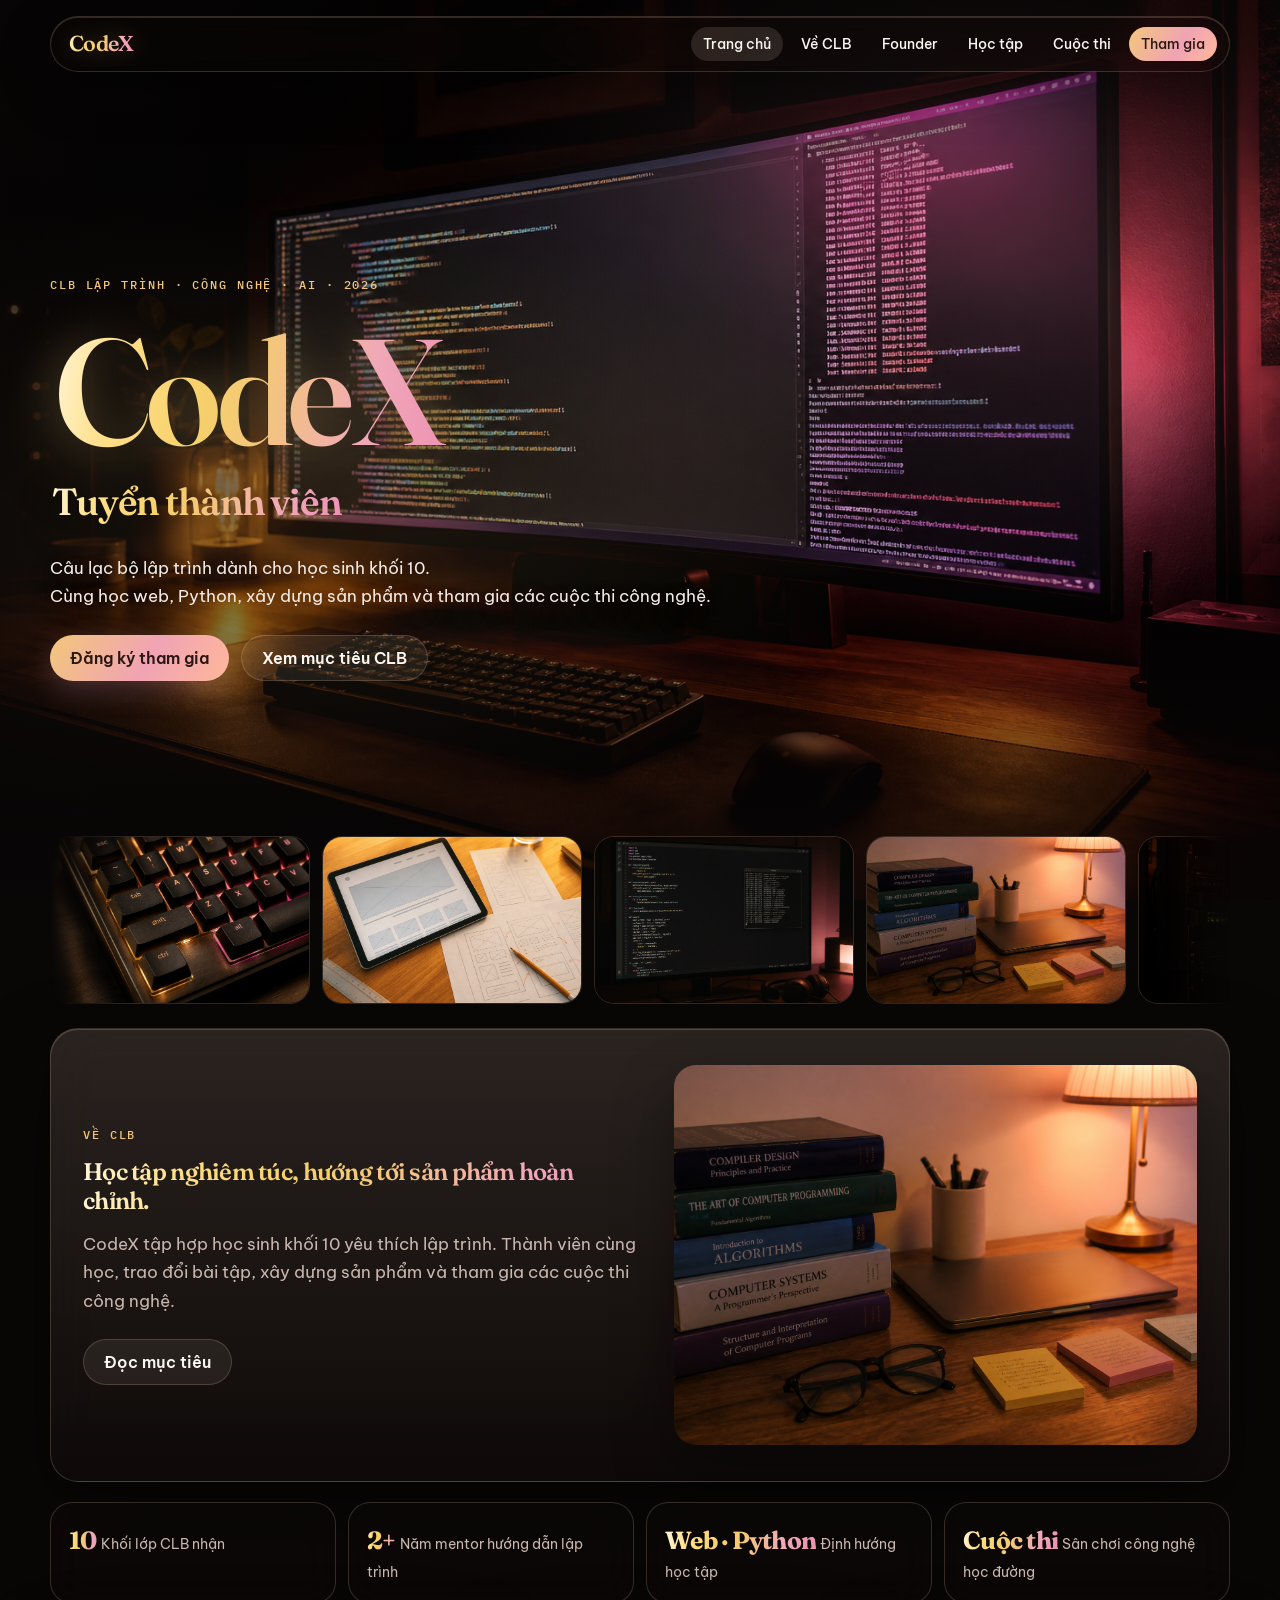
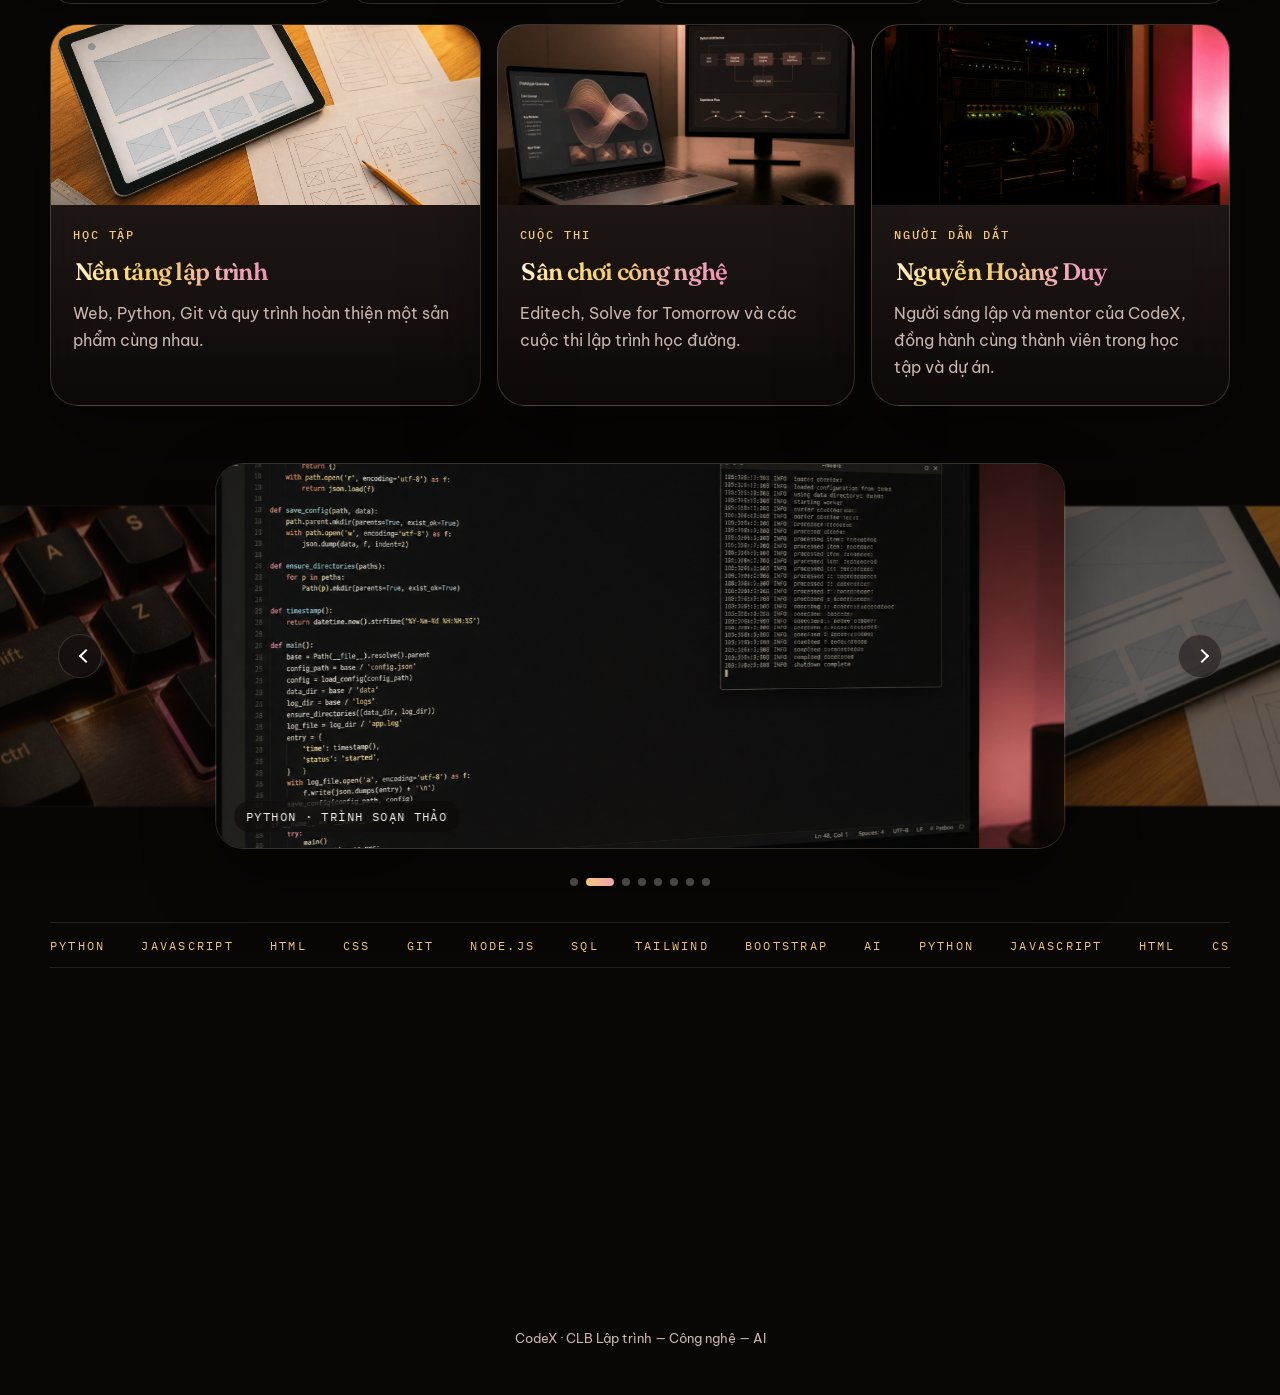
==== commit ed3f6533: "Nội dung bạn đã cập nhật hoặc sửa đổi" ====
--- a/index.html
+++ b/index.html
@@ -99,7 +99,7 @@
         <span>Khối lớp CLB nhận</span>
       </article>
       <article class="stat">
-        <strong class="shine-text">3+</strong>
+        <strong class="shine-text">2+</strong>
         <span>Năm mentor hướng dẫn lập trình</span>
       </article>
       <article class="stat">
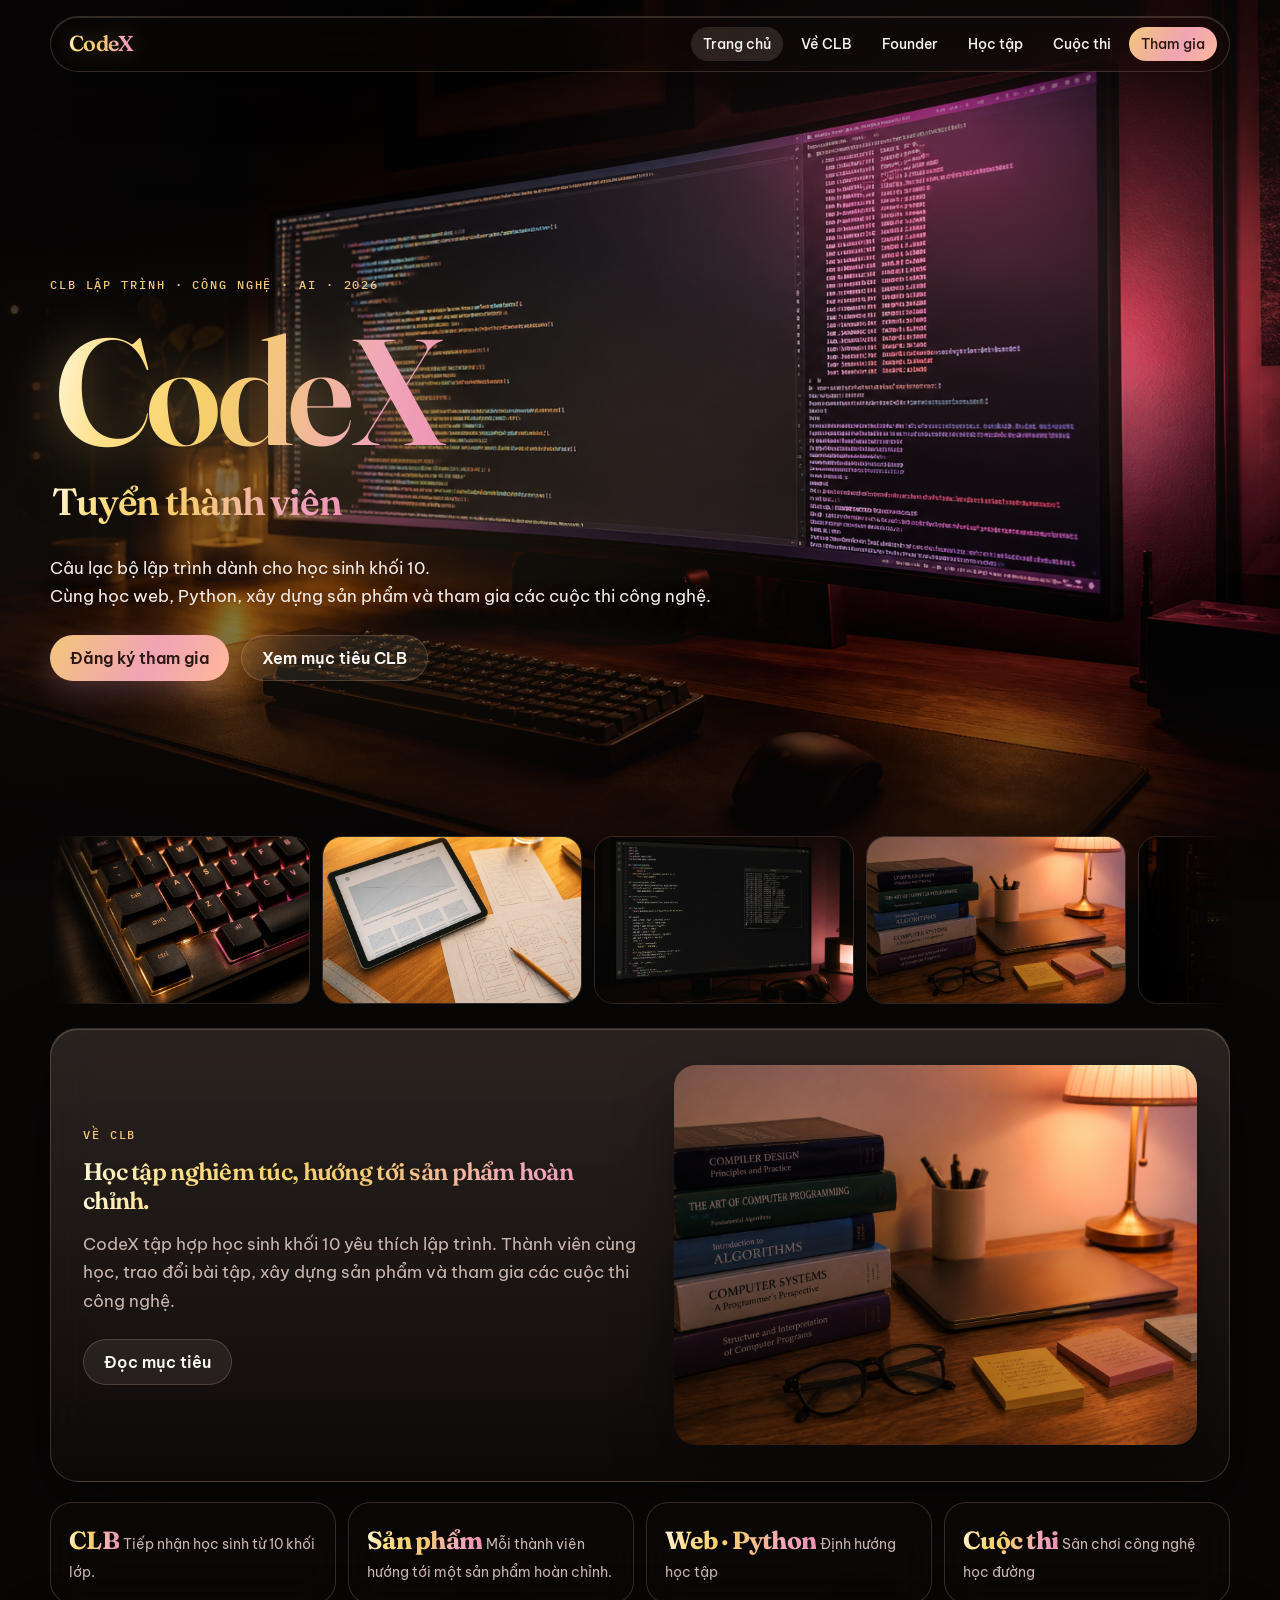
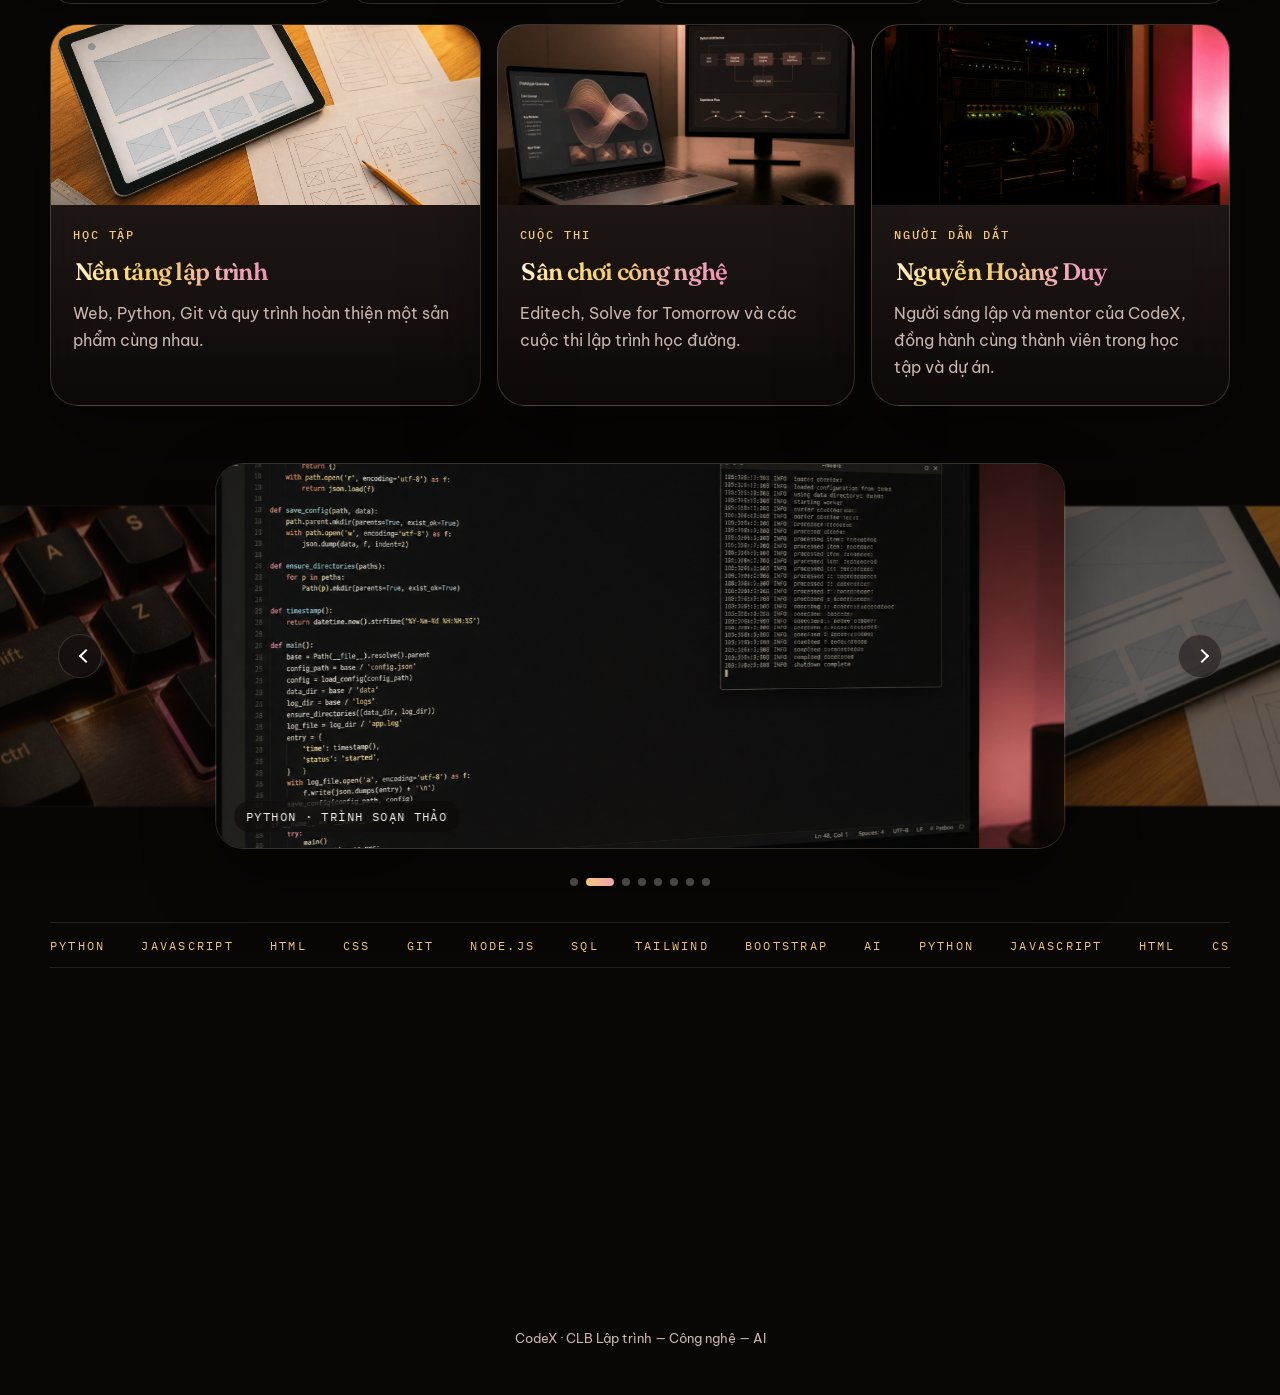
==== commit 997ab0c9: "update code moi" ====
--- a/index.html
+++ b/index.html
@@ -95,12 +95,12 @@
 
     <section class="stat-row reveal">
       <article class="stat">
-        <strong class="shine-text">10</strong>
-        <span>Khối lớp CLB nhận</span>
-      </article>
-      <article class="stat">
-        <strong class="shine-text">2+</strong>
-        <span>Năm mentor hướng dẫn lập trình</span>
+        <strong class="shine-text">CLB</strong>
+        <span>Tiếp nhận học sinh từ 10 khối lớp.</span>
+      </article>
+      <article class="stat">
+        <strong class="shine-text">Sản phẩm</strong>
+        <span>Mỗi thành viên hướng tới một sản phẩm hoàn chỉnh.</span>
       </article>
       <article class="stat">
         <strong class="shine-text">Web · Python</strong>
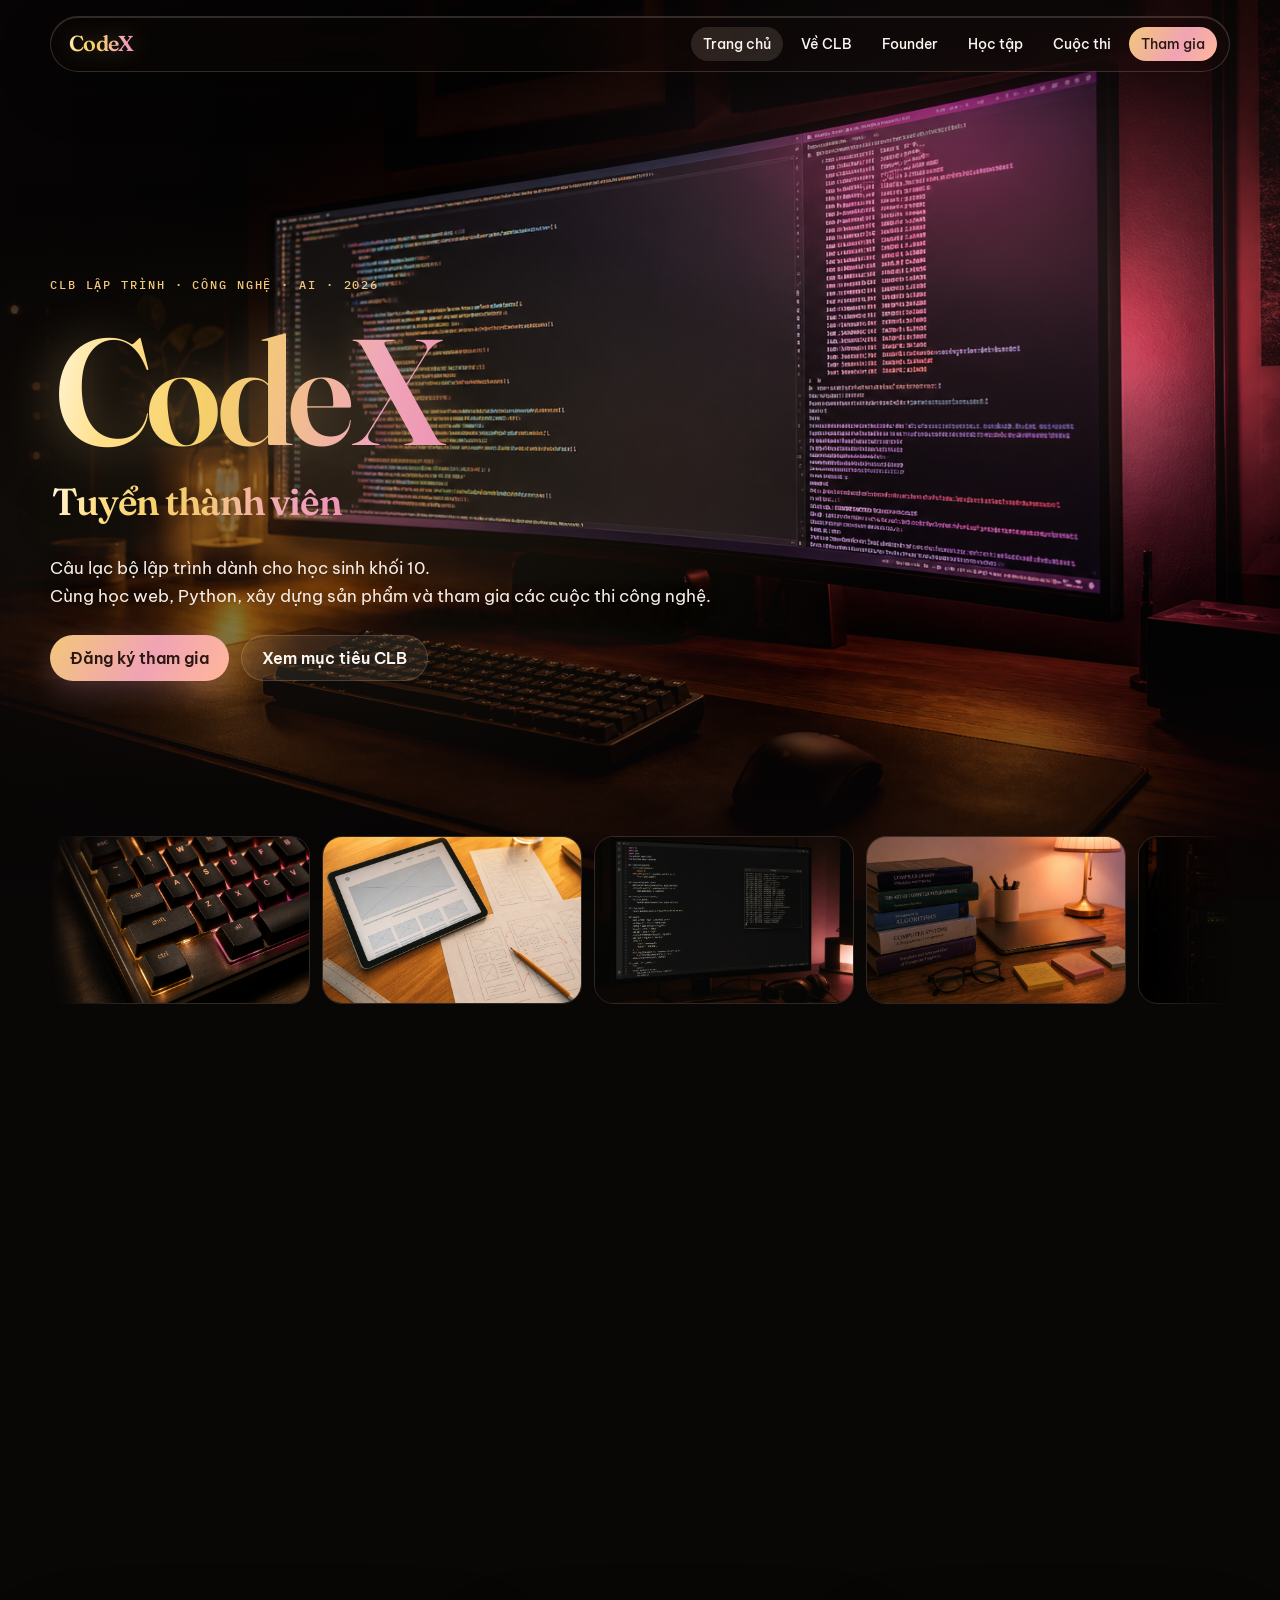
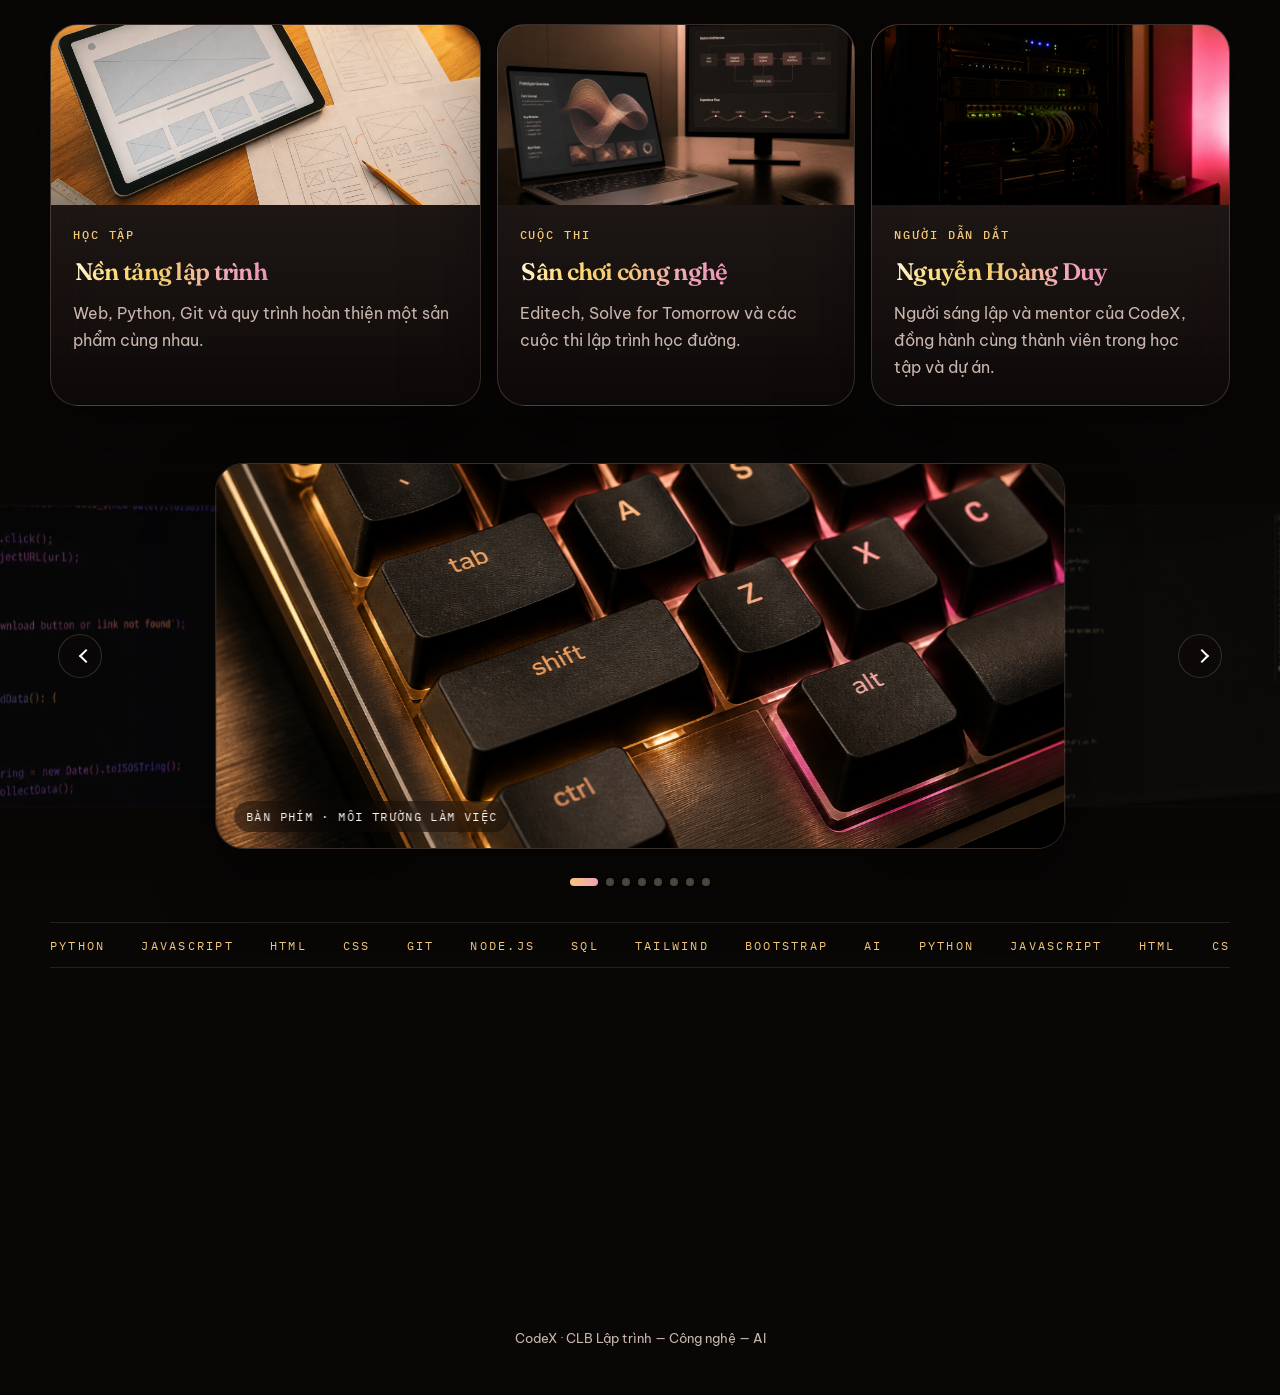
==== commit 67f32a15: "Idk what Ive edited" ====
--- a/index.html
+++ b/index.html
@@ -96,7 +96,7 @@
     <section class="stat-row reveal">
       <article class="stat">
         <strong class="shine-text">CLB</strong>
-        <span>Tiếp nhận học sinh từ 10 khối lớp.</span>
+        <span>Tiếp nhận học sinh khối 10.</span>
       </article>
       <article class="stat">
         <strong class="shine-text">Sản phẩm</strong>
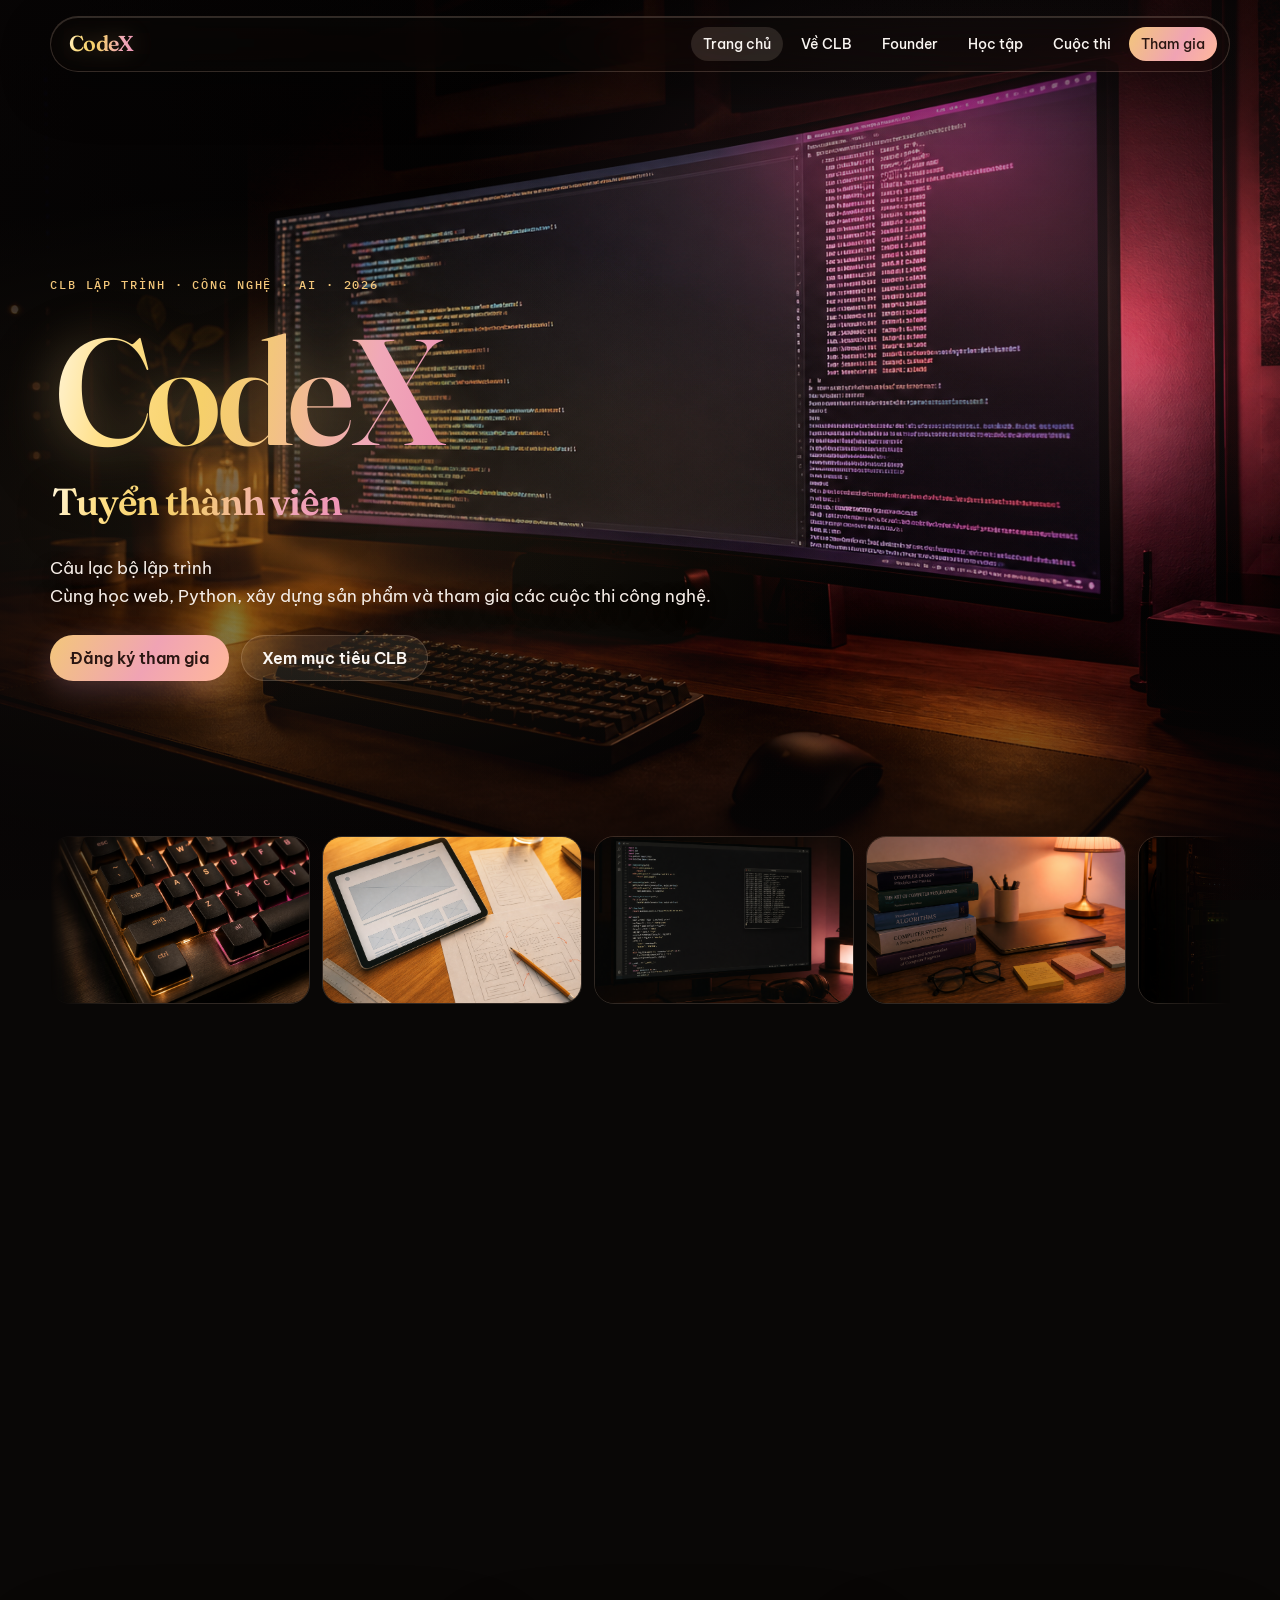
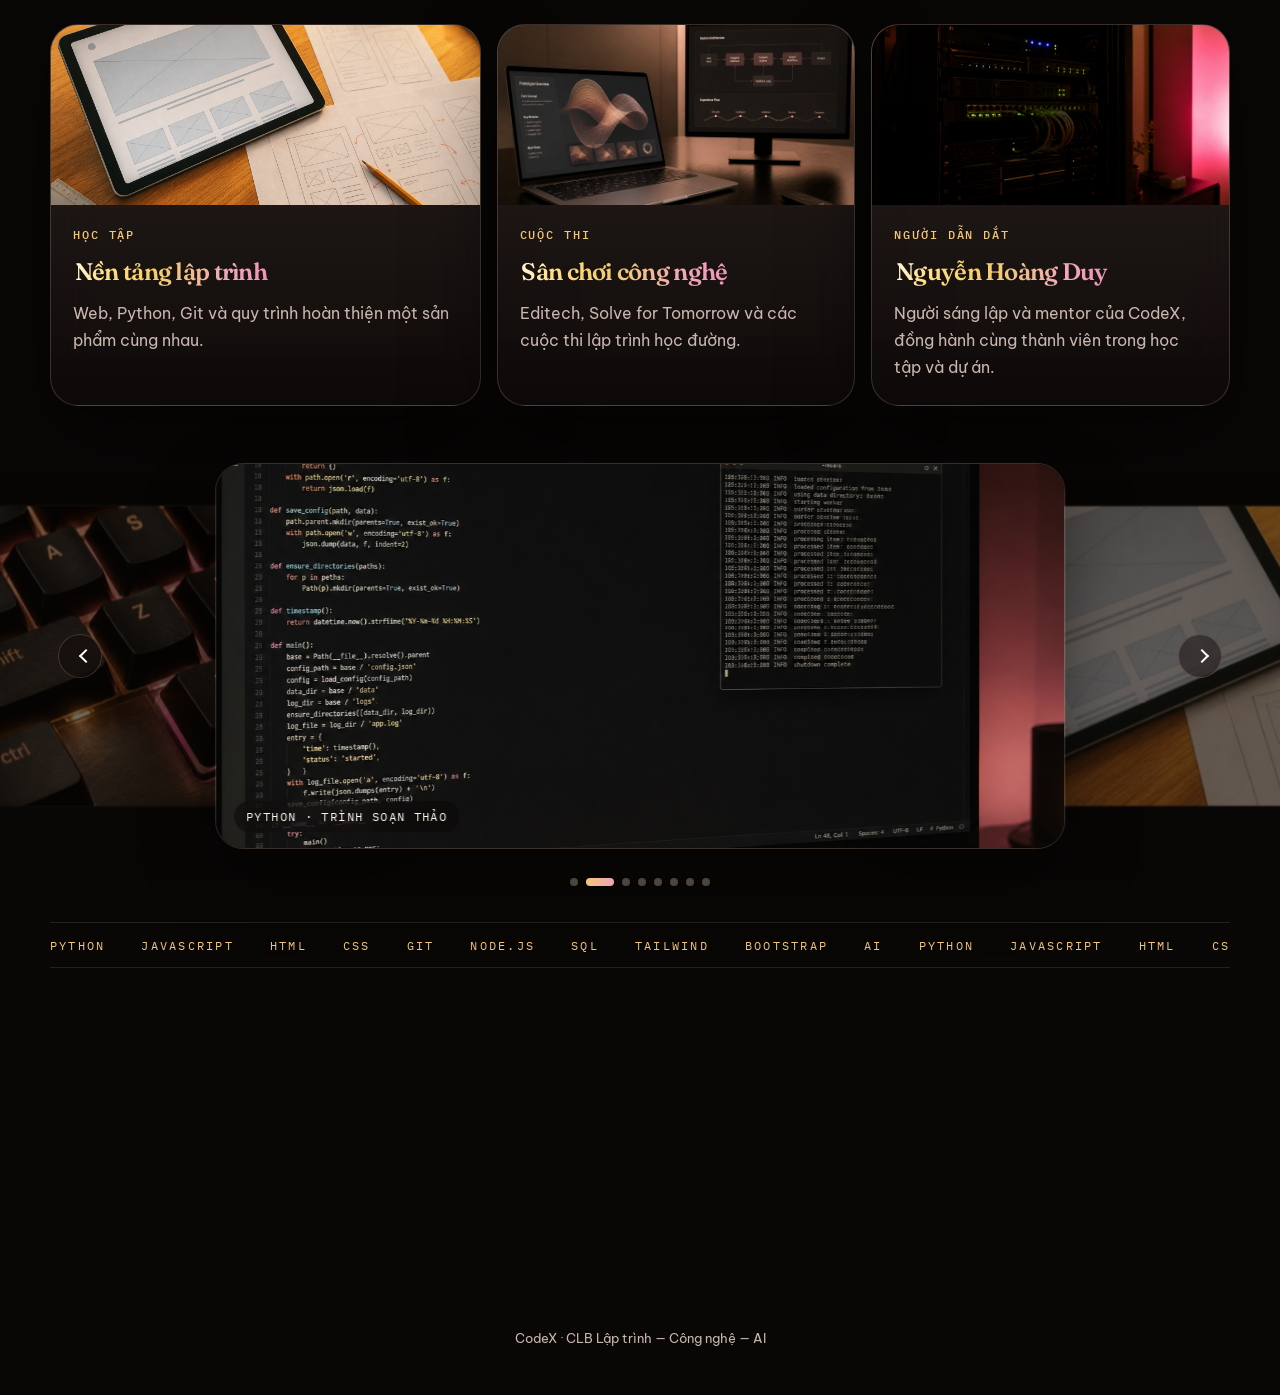
==== commit 89a32264: "IDK what Ive edited" ====
--- a/index.html
+++ b/index.html
@@ -4,7 +4,7 @@
   <meta charset="UTF-8" />
   <meta name="viewport" content="width=device-width, initial-scale=1.0" />
   <title>CodeX — Trang chủ</title>
-  <meta name="description" content="CodeX là câu lạc bộ lập trình dành cho học sinh khối 10. Học web, Python và tham gia các cuộc thi công nghệ." />
+  <meta name="description" content="CodeX là câu lạc bộ lập trình dành cho học sinh khối 10, 11. Học web, Python và tham gia các cuộc thi công nghệ." />
   <link rel="preconnect" href="https://fonts.googleapis.com" />
   <link rel="preconnect" href="https://fonts.gstatic.com" crossorigin />
   <link href="https://fonts.googleapis.com/css2?family=Be+Vietnam+Pro:wght@400;500;600;700&family=IBM+Plex+Mono:wght@400;500&family=Fraunces:opsz,wght@9..144,500;9..144,600;9..144,700&display=swap" rel="stylesheet" />
@@ -46,7 +46,7 @@
         <span class="recruit-title shine-text">Tuyển thành viên</span>
       </h1>
       <p class="lead">
-        <span class="lead-line">Câu lạc bộ lập trình dành cho học sinh khối 10.</span>
+        <span class="lead-line">Câu lạc bộ lập trình </span>
         <span class="lead-line">Cùng học web, Python, xây dựng sản phẩm và tham gia các cuộc thi công nghệ.</span>
       </p>
       <div class="hero-actions">
@@ -83,7 +83,7 @@
         <p class="kicker">Về CLB</p>
         <h2>Học tập nghiêm túc, hướng tới sản phẩm hoàn chỉnh.</h2>
         <p class="lead">
-          CodeX tập hợp học sinh khối 10 yêu thích lập trình. Thành viên cùng học,
+          CodeX tập hợp học sinh khối 10, 11 yêu thích lập trình. Thành viên cùng học,
           trao đổi bài tập, xây dựng sản phẩm và tham gia các cuộc thi công nghệ.
         </p>
         <a class="btn ghost" href="ve-clb.html">Đọc mục tiêu</a>
@@ -96,7 +96,7 @@
     <section class="stat-row reveal">
       <article class="stat">
         <strong class="shine-text">CLB</strong>
-        <span>Tiếp nhận học sinh khối 10.</span>
+        <span>Tiếp nhận học sinh khối 10, 11.</span>
       </article>
       <article class="stat">
         <strong class="shine-text">Sản phẩm</strong>
@@ -190,7 +190,7 @@
       <div>
         <p class="kicker">Mở đơn</p>
         <h2 class="shine-text">Tuyển thành viên</h2>
-        <p class="lead">CodeX đang mở đơn cho học sinh khối 10. Mời các bạn đăng ký để cùng học tập và phát triển sản phẩm.</p>
+        <p class="lead">CodeX đang mở đơn cho học sinh khối 10, 11. Mời các bạn đăng ký để cùng học tập và phát triển sản phẩm.</p>
       </div>
       <a class="btn" href="tham-gia.html">Gửi đăng ký</a>
     </section>
